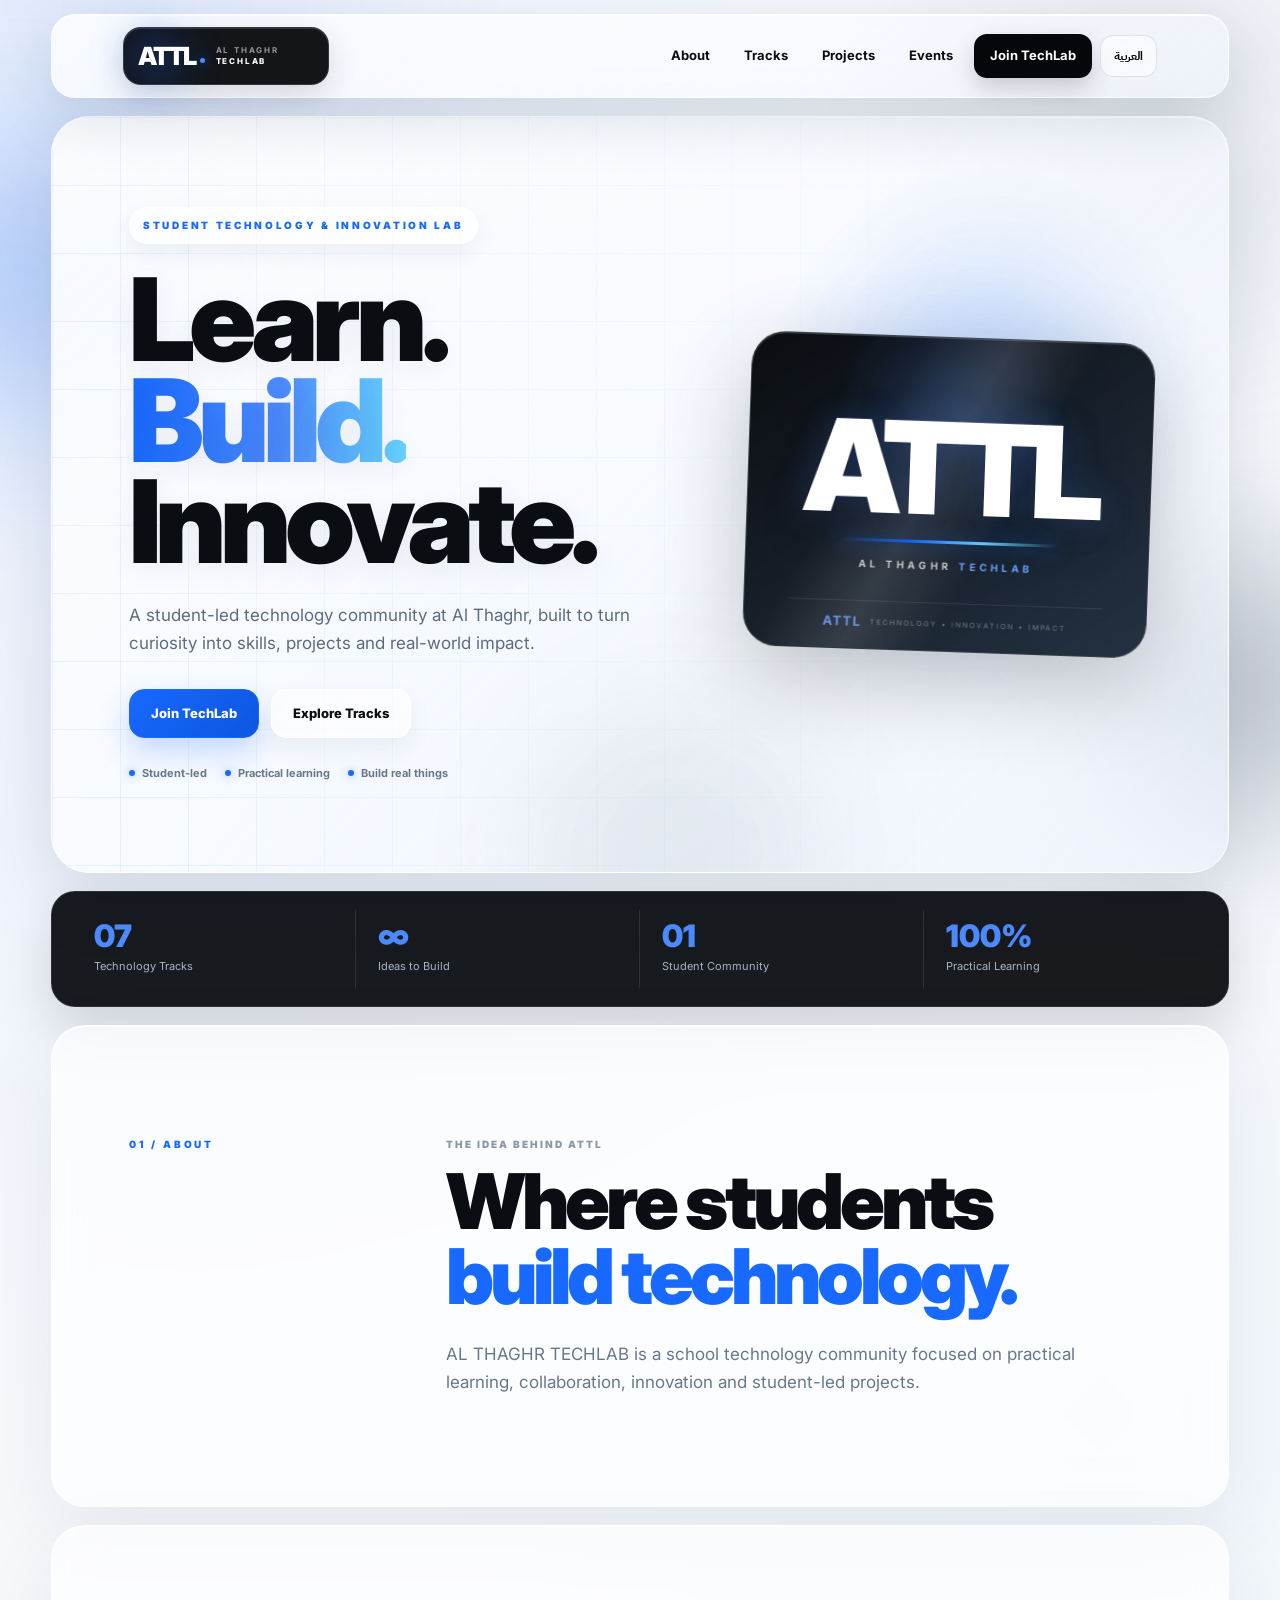
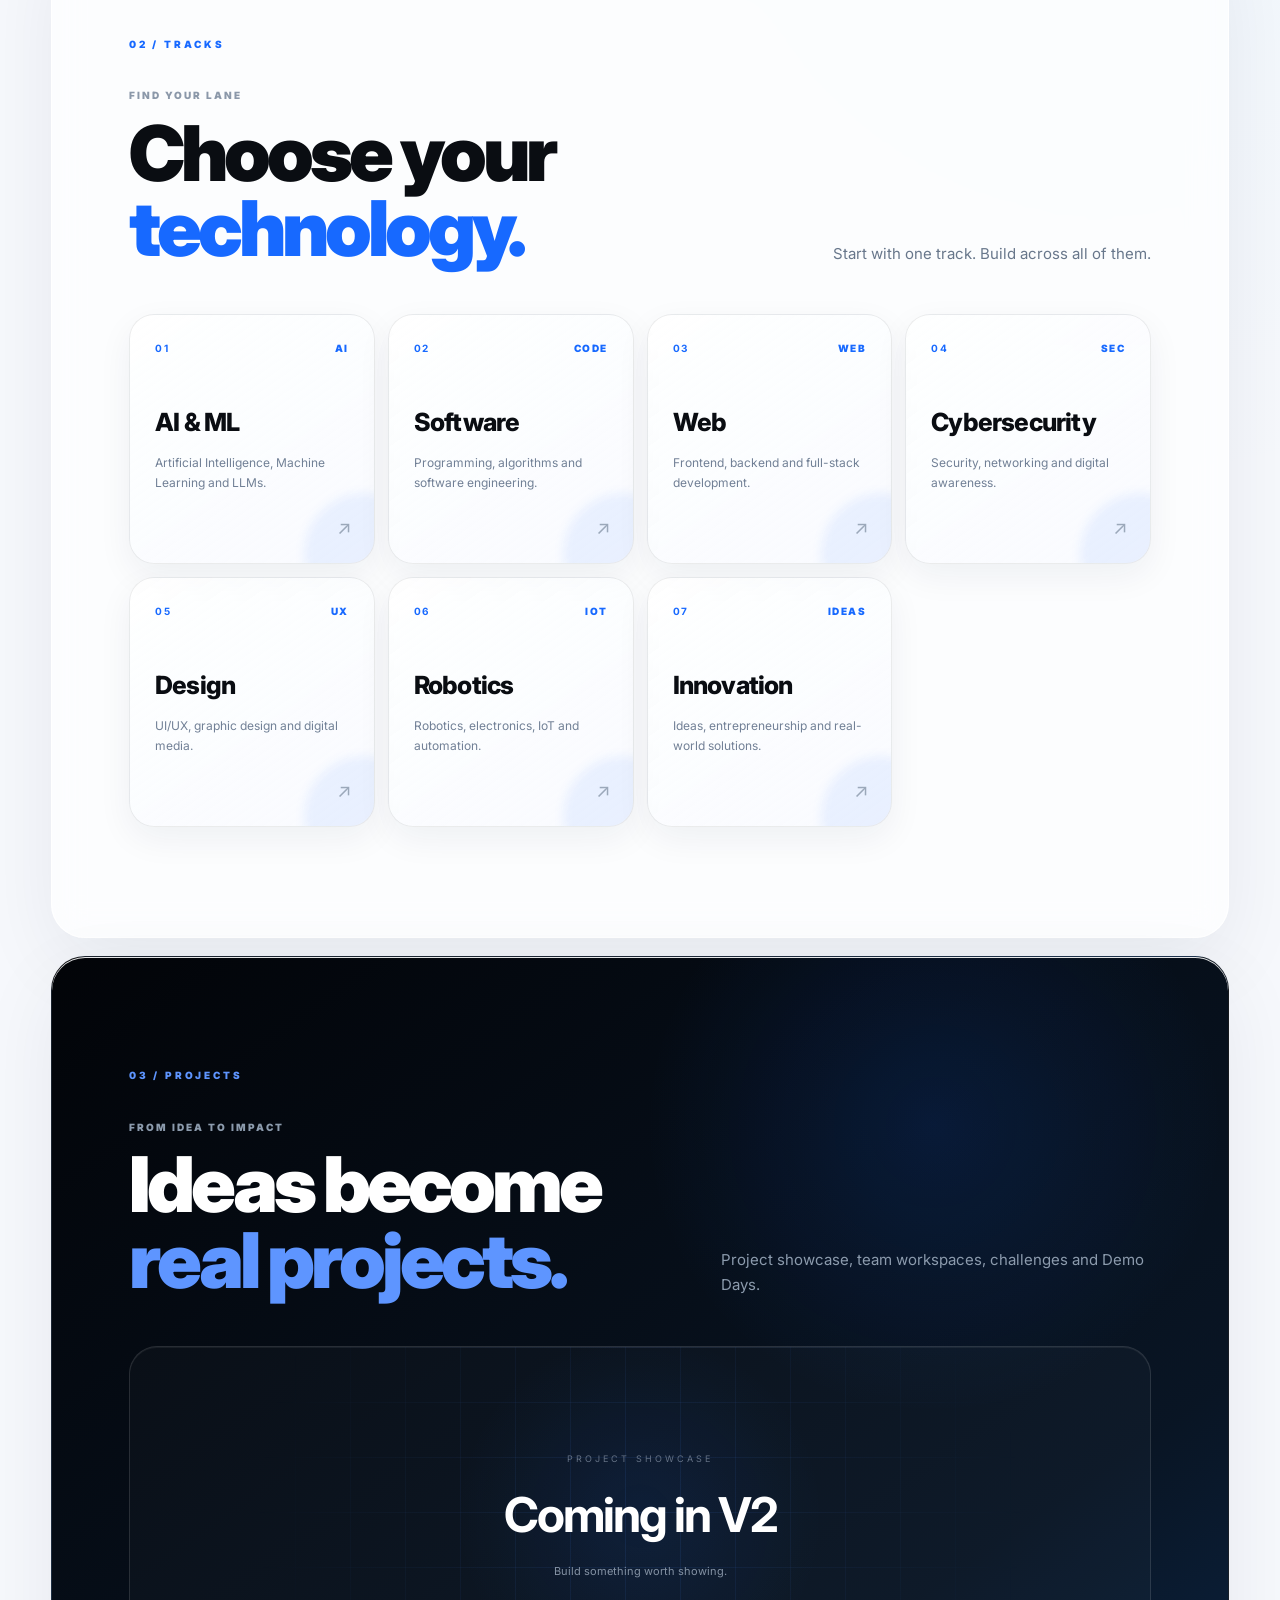
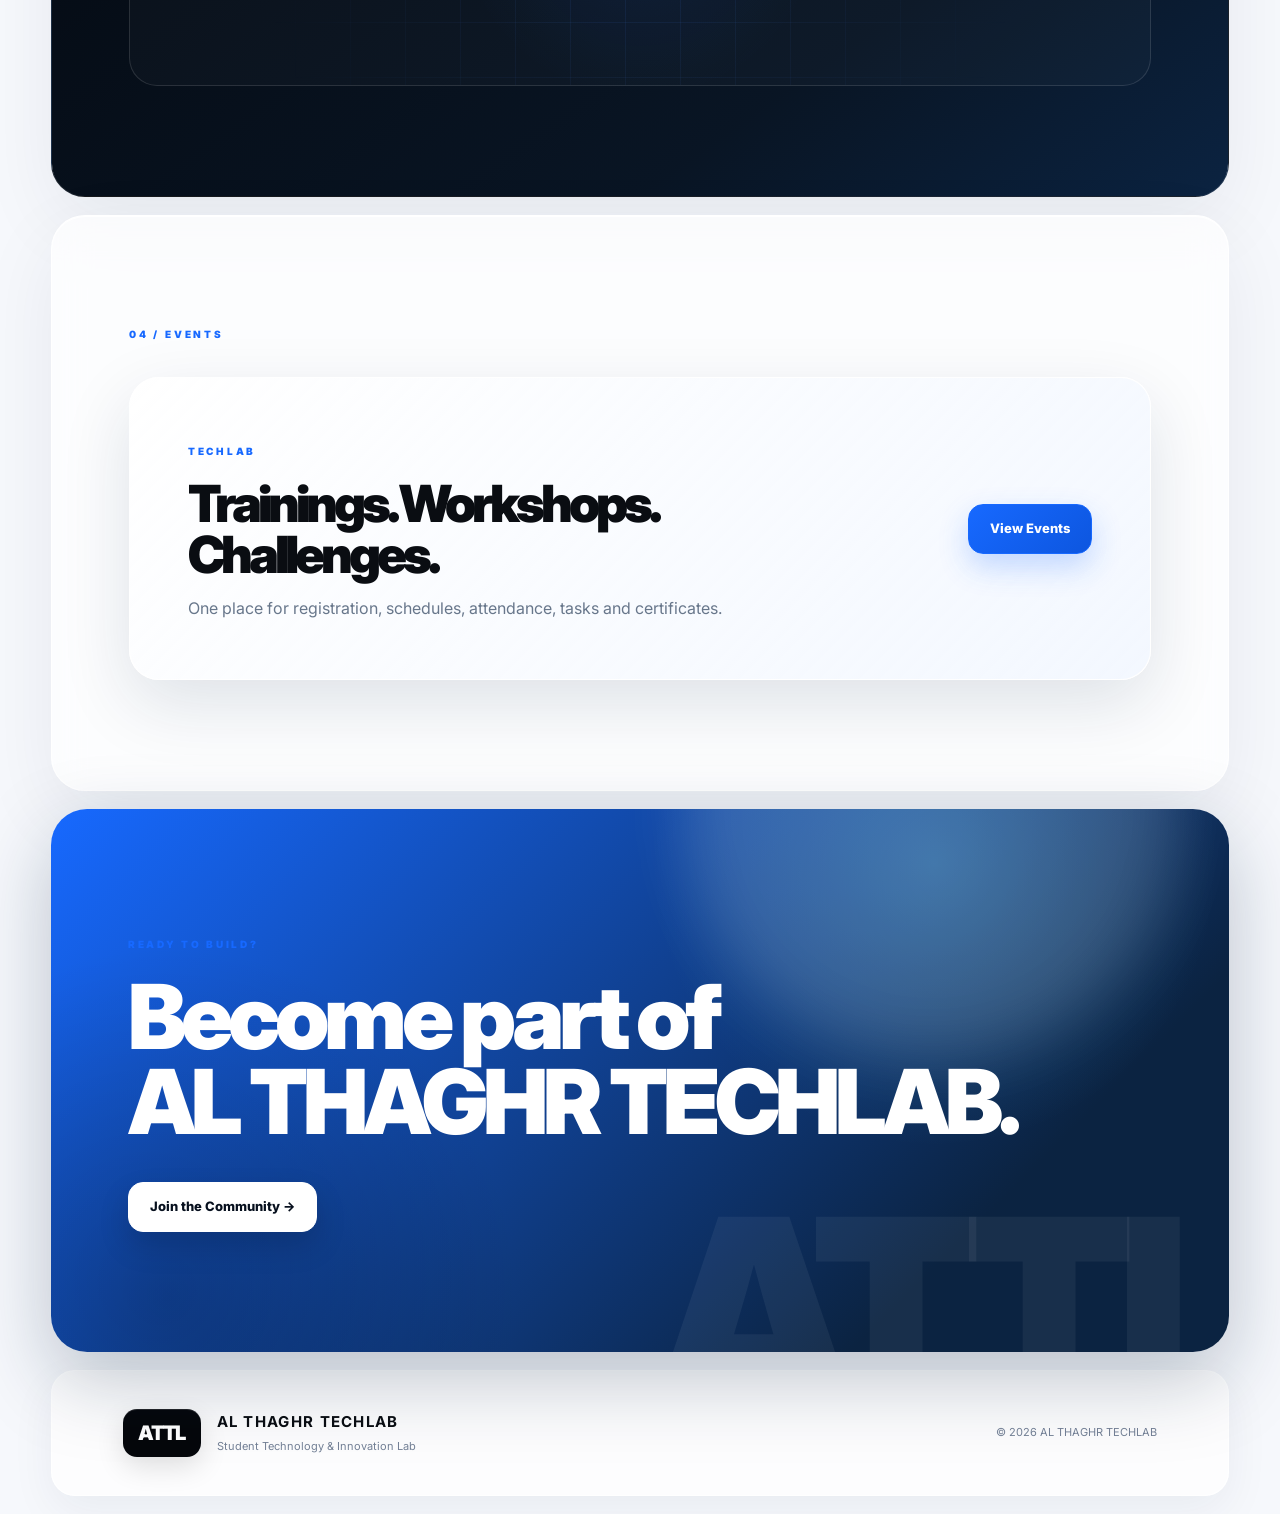
==== index.html @ 0e3d2d8c "Add files via upload" ====
<!DOCTYPE html>
<html lang="en" dir="ltr">
<head>
  <meta charset="UTF-8">
  <meta name="viewport" content="width=device-width, initial-scale=1.0">
  <meta name="theme-color" content="#05070b">
  <meta name="description" content="AL THAGHR TECHLAB — Student Technology & Innovation Lab">
  <title>AL THAGHR TECHLAB</title>
  
  <link rel="preconnect" href="https://fonts.googleapis.com">
  <link rel="preconnect" href="https://fonts.gstatic.com" crossorigin>
  <link href="https://fonts.googleapis.com/css2?family=Alexandria:wght@400;500;600;700;800&family=IBM+Plex+Sans+Arabic:wght@400;500;600;700&family=Inter:wght@400;500;600;700;800;900&display=swap" rel="stylesheet">
  <link rel="stylesheet" href="style.css">
</head>
<body>
  <div class="ambient ambient-one"></div>
  <div class="ambient ambient-two"></div>

  <header class="navbar">
    <a class="brand" href="#" aria-label="AL THAGHR TECHLAB">
      <span class="brand-mark">ATTL</span>
      <span class="brand-name">AL THAGHR<br><b>TECHLAB</b></span>
    </a>

    <button class="menu-toggle" aria-label="Open menu" aria-expanded="false">☰</button>

    <nav class="nav-links">
      <a href="#about" data-en="About" data-ar="عن TechLab">About</a>
      <a href="#tracks" data-en="Tracks" data-ar="المسارات">Tracks</a>
      <a href="#projects" data-en="Projects" data-ar="المشاريع">Projects</a>
      <a href="#events" data-en="Events" data-ar="الفعاليات">Events</a>
      <a href="#join" class="nav-cta" data-en="Join TechLab" data-ar="انضم إلى TechLab">Join TechLab</a>
      <button id="lang-toggle" class="lang-toggle" type="button">العربية</button>
    </nav>
  </header>

  <main>
    <section class="hero">
      <div class="hero-orb orb-a"></div>
      <div class="hero-orb orb-b"></div>
      <div class="hero-grid"></div>

      <div class="hero-content">
        <div class="eyebrow glass-pill" data-en="STUDENT TECHNOLOGY & INNOVATION LAB" data-ar="معمل التكنولوجيا والابتكار الطلابي">STUDENT TECHNOLOGY & INNOVATION LAB</div>

        <h1 data-en="Learn.<br><span>Build.</span><br>Innovate." data-ar="تعلّم.<br><span>ابنِ.</span><br>ابتكر.">Learn.<br><span>Build.</span><br>Innovate.</h1>

        <p data-en="A student-led technology community at Al Thaghr, built to turn curiosity into skills, projects and real-world impact."
           data-ar="مجتمع تكنولوجي طلابي في مدرسة الثغر، بنحوّل فيه الفضول لمهارات ومشاريع وتأثير حقيقي.">
          A student-led technology community at Al Thaghr, built to turn curiosity into skills, projects and real-world impact.
        </p>

        <div class="hero-actions">
          <a class="btn primary" href="#join" data-en="Join TechLab" data-ar="انضم إلى TechLab">Join TechLab</a>
          <a class="btn secondary" href="#tracks" data-en="Explore Tracks" data-ar="استكشف المسارات">Explore Tracks</a>
        </div>

        <div class="hero-meta">
          <span><i></i><span data-en="Student-led" data-ar="بقيادة الطلاب">Student-led</span></span>
          <span><i></i><span data-en="Practical learning" data-ar="تعلم عملي">Practical learning</span></span>
          <span><i></i><span data-en="Build real things" data-ar="نبني حاجات حقيقية">Build real things</span></span>
        </div>
      </div>

      <div class="hero-logo-card">
        <div class="glass-shine"></div>
        <div class="hero-attl">ATTL</div>
        <div class="hero-wordmark">AL THAGHR <span>TECHLAB</span></div>
        <div class="logo-caption">
          <strong>ATTL</strong>
          <span data-en="TECHNOLOGY • INNOVATION • IMPACT" data-ar="تكنولوجيا • ابتكار • تأثير">TECHNOLOGY • INNOVATION • IMPACT</span>
        </div>
      </div>
    </section>

    <section class="stats glass-strip">
      <div><strong>07</strong><span data-en="Technology Tracks" data-ar="مسارات تقنية">Technology Tracks</span></div>
      <div><strong>∞</strong><span data-en="Ideas to Build" data-ar="أفكار قابلة للتنفيذ">Ideas to Build</span></div>
      <div><strong>01</strong><span data-en="Student Community" data-ar="مجتمع طلابي">Student Community</span></div>
      <div><strong>100%</strong><span data-en="Practical Learning" data-ar="تعلم عملي">Practical Learning</span></div>
    </section>

    <section id="about" class="section about">
      <div class="section-label">01 / <span data-en="ABOUT" data-ar="عنّا">ABOUT</span></div>
      <div>
        <div class="mini-kicker" data-en="THE IDEA BEHIND ATTL" data-ar="فكرة ATTL">THE IDEA BEHIND ATTL</div>
        <h2 data-en="Where students<br><span>build technology.</span>" data-ar="هنا الطلاب<br><span>بيصنعوا التكنولوجيا.</span>">Where students<br><span>build technology.</span></h2>
        <p data-en="AL THAGHR TECHLAB is a school technology community focused on practical learning, collaboration, innovation and student-led projects."
           data-ar="AL THAGHR TECHLAB هو مجتمع تكنولوجي مدرسي بيركز على التعلم العملي، التعاون، الابتكار والمشاريع اللي بيقودها الطلاب.">
          AL THAGHR TECHLAB is a school technology community focused on practical learning, collaboration, innovation and student-led projects.
        </p>
      </div>
    </section>

    <section id="tracks" class="section">
      <div class="section-label">02 / <span data-en="TRACKS" data-ar="المسارات">TRACKS</span></div>
      <div class="section-heading">
        <div>
          <div class="mini-kicker" data-en="FIND YOUR LANE" data-ar="اختار مسارك">FIND YOUR LANE</div>
          <h2 data-en="Choose your<br><span>technology.</span>" data-ar="اختار<br><span>مجالك التقني.</span>">Choose your<br><span>technology.</span></h2>
        </div>
        <p data-en="Start with one track. Build across all of them." data-ar="ابدأ بمسار واحد، وابني خبرتك خطوة بخطوة عبر باقي المسارات.">Start with one track. Build across all of them.</p>
      </div>

      <div class="tracks-grid">
        <article class="track"><div class="track-top"><b>01</b><span>AI</span></div><h3 data-en="AI & ML" data-ar="الذكاء الاصطناعي">AI & ML</h3><p data-en="Artificial Intelligence, Machine Learning and LLMs." data-ar="الذكاء الاصطناعي وتعلم الآلة والنماذج اللغوية الكبيرة.">Artificial Intelligence, Machine Learning and LLMs.</p><span class="track-arrow">↗</span></article>
        <article class="track"><div class="track-top"><b>02</b><span>CODE</span></div><h3 data-en="Software" data-ar="البرمجيات">Software</h3><p data-en="Programming, algorithms and software engineering." data-ar="البرمجة والخوارزميات وهندسة البرمجيات.">Programming, algorithms and software engineering.</p><span class="track-arrow">↗</span></article>
        <article class="track"><div class="track-top"><b>03</b><span>WEB</span></div><h3 data-en="Web" data-ar="تطوير الويب">Web</h3><p data-en="Frontend, backend and full-stack development." data-ar="تطوير الواجهات والخلفيات وتطوير الويب المتكامل.">Frontend, backend and full-stack development.</p><span class="track-arrow">↗</span></article>
        <article class="track"><div class="track-top"><b>04</b><span>SEC</span></div><h3 data-en="Cybersecurity" data-ar="الأمن السيبراني">Cybersecurity</h3><p data-en="Security, networking and digital awareness." data-ar="الأمن والشبكات والتوعية الرقمية.">Security, networking and digital awareness.</p><span class="track-arrow">↗</span></article>
        <article class="track"><div class="track-top"><b>05</b><span>UX</span></div><h3 data-en="Design" data-ar="التصميم">Design</h3><p data-en="UI/UX, graphic design and digital media." data-ar="تصميم UI/UX والتصميم الجرافيكي والإعلام الرقمي.">UI/UX, graphic design and digital media.</p><span class="track-arrow">↗</span></article>
        <article class="track"><div class="track-top"><b>06</b><span>IOT</span></div><h3 data-en="Robotics" data-ar="الروبوتات">Robotics</h3><p data-en="Robotics, electronics, IoT and automation." data-ar="الروبوتات والإلكترونيات وإنترنت الأشياء والأتمتة.">Robotics, electronics, IoT and automation.</p><span class="track-arrow">↗</span></article>
        <article class="track track-wide"><div class="track-top"><b>07</b><span>IDEAS</span></div><h3 data-en="Innovation" data-ar="الابتكار">Innovation</h3><p data-en="Ideas, entrepreneurship and real-world solutions." data-ar="الأفكار وريادة الأعمال والحلول الواقعية.">Ideas, entrepreneurship and real-world solutions.</p><span class="track-arrow">↗</span></article>
      </div>
    </section>

    <section id="projects" class="section dark-section">
      <div class="section-label blue-label">03 / <span data-en="PROJECTS" data-ar="المشاريع">PROJECTS</span></div>
      <div class="section-heading">
        <div>
          <div class="mini-kicker" data-en="FROM IDEA TO IMPACT" data-ar="من الفكرة للتأثير">FROM IDEA TO IMPACT</div>
          <h2 data-en="Ideas become<br><span>real projects.</span>" data-ar="الأفكار بتتحول لـ<br><span>مشاريع حقيقية.</span>">Ideas become<br><span>real projects.</span></h2>
        </div>
        <p data-en="Project showcase, team workspaces, challenges and Demo Days." data-ar="عرض المشاريع، مساحات عمل الفرق، التحديات وأيام العرض.">Project showcase, team workspaces, challenges and Demo Days.</p>
      </div>
      <div class="project-placeholder">
        <div class="project-grid"></div>
        <span data-en="PROJECT SHOWCASE" data-ar="معرض المشاريع">PROJECT SHOWCASE</span>
        <strong data-en="Coming in V2" data-ar="قادم في الإصدار الثاني">Coming in V2</strong>
        <small data-en="Build something worth showing." data-ar="ابنِ حاجة تستاهل تتعرض.">Build something worth showing.</small>
      </div>
    </section>

    <section id="events" class="section">
      <div class="section-label">04 / <span data-en="EVENTS" data-ar="الفعاليات">EVENTS</span></div>
      <div class="event-card glass-card">
        <div>
          <span class="event-tag" data-en="TECHLAB" data-ar="TECHLAB">TECHLAB</span>
          <h2 data-en="Trainings. Workshops.<br>Challenges." data-ar="تدريبات. ورش عمل.<br>تحديات.">Trainings. Workshops.<br>Challenges.</h2>
          <p data-en="One place for registration, schedules, attendance, tasks and certificates."
             data-ar="مكان واحد للتسجيل والجداول والحضور والمهام والشهادات.">
            One place for registration, schedules, attendance, tasks and certificates.
          </p>
        </div>
        <a class="btn primary" href="#join" data-en="View Events" data-ar="عرض الفعاليات">View Events</a>
      </div>
    </section>

    <section id="join" class="join">
      <div class="join-glow"></div>
      <span class="eyebrow" data-en="READY TO BUILD?" data-ar="مستعد للبناء؟">READY TO BUILD?</span>
      <h2 data-en="Become part of<br><span>AL THAGHR TECHLAB.</span>" data-ar="خليك جزء من<br><span>AL THAGHR TECHLAB.</span>">Become part of<br><span>AL THAGHR TECHLAB.</span></h2>
      <a class="btn white" href="#" data-en="Join the Community →" data-ar="انضم إلى المجتمع ←">Join the Community →</a>
    </section>
  </main>

  <footer>
    <div class="footer-brand">
      <div class="footer-mark">ATTL</div>
      <div>
        <strong>AL THAGHR TECHLAB</strong>
        <p data-en="Student Technology & Innovation Lab" data-ar="معمل التكنولوجيا والابتكار الطلابي">Student Technology & Innovation Lab</p>
      </div>
    </div>
    <p>© <span id="year"></span> AL THAGHR TECHLAB</p>
  </footer>

  <script src="script.js"></script>
</body>
</html>
---- style.css ----
@import url('https://fonts.googleapis.com/css2?family=Alexandria:wght@400;500;600;700;800&family=IBM+Plex+Sans+Arabic:wght@400;500;600;700&family=Inter:wght@400;500;600;700;800;900&display=swap');

:root{
  --black:#05070b;
  --ink:#0a0d12;
  --white:#ffffff;
  --blue:#1769ff;
  --blue2:#4d8cff;
  --navy:#0b2341;
  --muted:#718096;
  --line:rgba(10,13,18,.10);
  --glass:rgba(255,255,255,.58);
  --glass-dark:rgba(8,12,18,.62);
  --shadow:0 24px 70px rgba(11,35,65,.12);
}

*{box-sizing:border-box;margin:0;padding:0}
html{scroll-behavior:smooth}
body{
  font-family:Inter,"IBM Plex Sans Arabic",Arial,sans-serif;
  color:var(--ink);
  background:#f8fafc;
  line-height:1.65;
  overflow-x:hidden;
}
body:before{
  content:"";
  position:fixed;
  inset:0;
  pointer-events:none;
  z-index:-3;
  background:
    radial-gradient(circle at 10% 0%,rgba(23,105,255,.08),transparent 26%),
    radial-gradient(circle at 90% 15%,rgba(11,35,65,.08),transparent 24%);
}
a{text-decoration:none;color:inherit}
img{max-width:100%}
button{font:inherit}

.ambient{position:fixed;border-radius:50%;filter:blur(80px);pointer-events:none;z-index:-2;opacity:.25}
.ambient-one{width:280px;height:280px;background:#1769ff;top:16%;left:-120px}
.ambient-two{width:260px;height:260px;background:#0b2341;right:-100px;top:62%}

.navbar{
  height:84px;
  padding:0 5.5vw;
  display:flex;
  align-items:center;
  justify-content:space-between;
  position:sticky;
  top:14px;
  z-index:50;
  width:min(1400px,92vw);
  margin:14px auto 0;
  border:1px solid rgba(255,255,255,.72);
  border-radius:24px;
  background:rgba(255,255,255,.68);
  backdrop-filter:blur(24px) saturate(150%);
  -webkit-backdrop-filter:blur(24px) saturate(150%);
  box-shadow:0 18px 55px rgba(11,35,65,.12),inset 0 1px 0 rgba(255,255,255,.9);
}
.brand{position:relative;display:flex;align-items:center;width:176px;height:58px;overflow:hidden;border-radius:18px;background:rgba(5,7,11,.94);box-shadow:inset 0 1px 0 rgba(255,255,255,.14),0 10px 30px rgba(0,0,0,.14)}
.brand img{width:100%;height:100%;object-fit:contain;display:block;position:relative;z-index:1}
.brand-glow{position:absolute;width:80px;height:80px;background:#1769ff;filter:blur(32px);opacity:.26;left:50%;top:50%;transform:translate(-50%,-50%)}
.nav-links{display:flex;align-items:center;gap:8px;font-size:13px;font-weight:700}
.nav-links a{padding:10px 13px;border-radius:13px;transition:.25s ease}
.nav-links a:hover{background:rgba(23,105,255,.08);color:var(--blue)}
.nav-cta{background:var(--black);color:#fff!important;padding:11px 16px!important;box-shadow:0 10px 25px rgba(5,7,11,.18)}
.nav-cta:hover{background:var(--blue)!important;color:#fff!important}
.lang-toggle{background:rgba(255,255,255,.55);border:1px solid rgba(10,13,18,.1);border-radius:13px;padding:10px 13px;font-weight:800;font-size:12px;cursor:pointer;transition:.2s}
.lang-toggle:hover{border-color:rgba(23,105,255,.4);color:var(--blue);background:#fff}
.menu-toggle{display:none;background:rgba(255,255,255,.6);border:1px solid var(--line);border-radius:13px;padding:8px 12px;font-size:22px}

.hero{
  min-height:720px;
  width:min(1400px,92vw);
  margin:18px auto 0;
  padding:90px 6vw;
  display:flex;
  align-items:center;
  justify-content:space-between;
  gap:50px;
  position:relative;
  overflow:hidden;
  border-radius:38px;
  background:linear-gradient(135deg,rgba(255,255,255,.84),rgba(241,246,255,.66));
  border:1px solid rgba(255,255,255,.9);
  box-shadow:var(--shadow),inset 0 1px 0 rgba(255,255,255,.95);
}
.hero-grid{
  position:absolute;inset:0;
  background-image:linear-gradient(rgba(23,105,255,.075) 1px,transparent 1px),linear-gradient(90deg,rgba(23,105,255,.075) 1px,transparent 1px);
  background-size:68px 68px;
  mask-image:linear-gradient(to right,#000,transparent 80%);
  pointer-events:none;
}
.hero-orb{position:absolute;border-radius:50%;pointer-events:none}
.orb-a{width:430px;height:430px;right:2%;top:7%;background:radial-gradient(circle,rgba(23,105,255,.20),rgba(23,105,255,.03) 55%,transparent 72%);filter:blur(2px)}
.orb-b{width:280px;height:280px;right:35%;bottom:-120px;background:rgba(11,35,65,.07);filter:blur(60px)}
.hero-content{max-width:690px;position:relative;z-index:2}
.glass-pill{display:inline-flex;align-items:center;padding:9px 13px;border-radius:999px;background:rgba(255,255,255,.58);border:1px solid rgba(255,255,255,.95);box-shadow:inset 0 1px 0 #fff,0 10px 25px rgba(11,35,65,.06)}
.eyebrow,.event-tag{font-size:10px;font-weight:900;letter-spacing:2.7px;color:var(--blue)}
.hero h1{
  font-size:clamp(64px,9vw,128px);
  line-height:.88;
  letter-spacing:-6px;
  margin:25px 0 28px;
  font-weight:900;
  font-family:Inter,"IBM Plex Sans Arabic",sans-serif;
}
.hero h1 span,.section h2 span,.join h2 span{color:var(--blue)}
.hero p{max-width:610px;color:#5e6b7d;font-size:17px}
.hero-actions{display:flex;gap:12px;margin-top:32px}
.btn{display:inline-flex;align-items:center;justify-content:center;padding:13px 21px;border-radius:15px;font-weight:800;font-size:13px;border:1px solid rgba(10,13,18,.12);transition:.25s ease;min-height:48px}
.btn.primary{background:linear-gradient(135deg,#1769ff,#0d56df);color:#fff;border-color:#1769ff;box-shadow:0 13px 30px rgba(23,105,255,.24)}
.btn.primary:hover{transform:translateY(-3px);box-shadow:0 18px 35px rgba(23,105,255,.32)}
.btn.secondary{background:rgba(255,255,255,.65);border-color:rgba(255,255,255,.95);box-shadow:0 10px 25px rgba(11,35,65,.06)}
.btn.secondary:hover{background:#fff;transform:translateY(-2px)}
.hero-meta{display:flex;gap:18px;flex-wrap:wrap;margin-top:26px;color:#69778b;font-size:11px;font-weight:700}
.hero-meta span{display:inline-flex;align-items:center;gap:7px}
.hero-meta i{width:6px;height:6px;border-radius:50%;background:var(--blue);box-shadow:0 0 10px rgba(23,105,255,.55)}

.hero-logo-card{
  width:min(430px,37vw);
  aspect-ratio:1/0.78;
  position:relative;
  z-index:2;
  display:flex;
  flex-direction:column;
  align-items:center;
  justify-content:center;
  padding:22px;
  border-radius:34px;
  background:linear-gradient(145deg,rgba(5,7,11,.90),rgba(11,35,65,.80));
  border:1px solid rgba(255,255,255,.16);
  box-shadow:0 30px 90px rgba(0,0,0,.22),inset 0 1px 0 rgba(255,255,255,.16);
  backdrop-filter:blur(20px);
  transform:rotate(2deg);
  overflow:hidden;
}
.hero-logo-card img{width:92%;height:78%;object-fit:contain;position:relative;z-index:2;filter:drop-shadow(0 18px 25px rgba(0,0,0,.32))}
.glass-shine{position:absolute;inset:-50%;background:linear-gradient(110deg,transparent 40%,rgba(255,255,255,.12) 48%,transparent 56%);transform:rotate(8deg);animation:shine 6s ease-in-out infinite}
.logo-caption{position:absolute;bottom:15px;display:flex;align-items:center;gap:9px;color:#fff;opacity:.86;font-size:9px;letter-spacing:2px;z-index:3}
.logo-caption strong{font-size:13px;color:#72a3ff;letter-spacing:1px}
@keyframes shine{0%,55%{transform:translateX(-35%) rotate(8deg)}75%,100%{transform:translateX(35%) rotate(8deg)}}

.glass-strip{
  width:min(1400px,92vw);
  margin:18px auto 0;
  display:grid;
  grid-template-columns:repeat(4,1fr);
  padding:18px 20px;
  color:#fff;
  background:rgba(5,7,11,.92);
  border:1px solid rgba(255,255,255,.10);
  border-radius:24px;
  box-shadow:0 20px 55px rgba(0,0,0,.15);
}
.stats div{padding:10px 22px;border-right:1px solid rgba(255,255,255,.10)}
.stats div:last-child{border:0}
.stats strong{display:block;font-size:31px;color:#4d8cff;line-height:1;font-weight:900}
.stats span{font-size:11px;color:#aab4c2}

.section{width:min(1400px,92vw);margin:18px auto 0;padding:110px 6vw;border-radius:34px;background:rgba(255,255,255,.68);border:1px solid rgba(255,255,255,.9);box-shadow:0 20px 60px rgba(11,35,65,.06);backdrop-filter:blur(18px)}
.section-label{font-size:10px;font-weight:900;letter-spacing:2.8px;color:var(--blue);margin-bottom:35px}
.mini-kicker{font-size:10px;font-weight:900;letter-spacing:2px;color:#8b98a9;margin-bottom:12px}
.section-heading{display:flex;align-items:end;justify-content:space-between;gap:40px;margin-bottom:48px}
.section h2{font-size:clamp(43px,6vw,78px);line-height:.98;letter-spacing:-4px;font-weight:900}
.section-heading p,.about p{max-width:430px;color:#68778b;font-size:15px}
.about{display:grid;grid-template-columns:.7fr 2fr;gap:70px}
.about p{margin-top:25px;font-size:17px;max-width:650px}

.tracks-grid{display:grid;grid-template-columns:repeat(4,1fr);gap:13px}
.track{
  min-height:250px;
  position:relative;
  overflow:hidden;
  padding:25px;
  border-radius:25px;
  border:1px solid rgba(10,13,18,.08);
  background:rgba(255,255,255,.66);
  box-shadow:0 12px 35px rgba(11,35,65,.06);
  transition:.3s ease;
}
.track:before{content:"";position:absolute;width:120px;height:120px;border-radius:50%;right:-50px;bottom:-50px;background:rgba(23,105,255,.07);filter:blur(5px)}
.track:hover{transform:translateY(-7px);background:linear-gradient(145deg,#07101e,#0b2341);color:#fff;border-color:rgba(23,105,255,.55);box-shadow:0 24px 55px rgba(11,35,65,.22)}
.track-top{display:flex;justify-content:space-between;align-items:center;color:var(--blue);font-size:10px;font-weight:900;letter-spacing:1.5px}
.track h3{font-size:25px;margin:45px 0 10px;font-weight:800}
.track p{font-size:12px;color:#718096;max-width:240px}
.track:hover p{color:#b7c2d2}
.track-arrow{position:absolute;right:23px;bottom:20px;color:#9ba8ba;font-size:19px;transition:.25s}
.track:hover .track-arrow{color:#fff;transform:translate(3px,-3px)}
.track-wide{grid-column:span 1}

.dark-section{background:linear-gradient(145deg,#030508,#0b1728);color:#fff;border-color:rgba(255,255,255,.08)}
.blue-label{color:#5e95ff}
.dark-section .mini-kicker,.dark-section .section-heading p{color:#8c9bad}
.dark-section h2 span{color:#5e95ff}
.project-placeholder{
  height:340px;
  position:relative;
  overflow:hidden;
  border-radius:28px;
  border:1px solid rgba(255,255,255,.12);
  background:rgba(255,255,255,.025);
  display:flex;align-items:center;justify-content:center;flex-direction:column;gap:8px;
  box-shadow:inset 0 1px 0 rgba(255,255,255,.06);
}
.project-grid{position:absolute;inset:0;background-image:linear-gradient(rgba(77,140,255,.11) 1px,transparent 1px),linear-gradient(90deg,rgba(77,140,255,.11) 1px,transparent 1px);background-size:55px 55px;mask-image:radial-gradient(circle at center,#000,transparent 72%)}
.project-placeholder span{font-size:9px;letter-spacing:3px;color:#657286;z-index:1}
.project-placeholder strong{font-size:28px;z-index:1}
.project-placeholder small{font-size:11px;color:#8492a4;z-index:1}

.event-card{padding:58px;display:flex;align-items:center;justify-content:space-between;gap:30px}
.glass-card{background:linear-gradient(135deg,rgba(255,255,255,.82),rgba(234,242,255,.56));border:1px solid rgba(255,255,255,.95);border-radius:30px;box-shadow:var(--shadow);backdrop-filter:blur(20px)}
.event-card h2{font-size:clamp(32px,4vw,58px);line-height:1;margin:15px 0}
.event-card p{color:#68778b;max-width:560px}
.event-tag{display:inline-block}

.join{
  width:min(1400px,92vw);
  margin:18px auto 0;
  padding:120px 6vw;
  position:relative;
  overflow:hidden;
  border-radius:36px;
  background:linear-gradient(135deg,#1769ff,#0b2341 85%);
  color:#fff;
  box-shadow:0 28px 80px rgba(11,35,65,.25);
}
.join:after{content:"ATTL";position:absolute;right:-20px;bottom:-90px;font:900 260px/1 Inter,sans-serif;color:rgba(255,255,255,.055);letter-spacing:-18px}
.join-glow{position:absolute;width:500px;height:500px;right:4%;top:-250px;border-radius:50%;background:rgba(255,255,255,.13);filter:blur(30px)}
.join h2{position:relative;z-index:1;font-size:clamp(48px,7vw,94px);line-height:.95;letter-spacing:-5px;margin:18px 0 38px;font-weight:900}
.join h2 span{color:#fff}
.btn.white{position:relative;z-index:2;background:#fff;color:#07101e;border-color:#fff;box-shadow:0 14px 30px rgba(0,0,0,.15)}
.btn.white:hover{transform:translateY(-3px)}

footer{
  width:min(1400px,92vw);
  margin:18px auto;
  padding:38px 5.5vw;
  display:flex;justify-content:space-between;align-items:center;
  background:rgba(255,255,255,.72);
  border:1px solid rgba(255,255,255,.9);
  border-radius:24px;
  box-shadow:0 15px 45px rgba(11,35,65,.06);
  font-size:11px;color:#748196;
}
.footer-brand{display:flex;align-items:center;gap:15px}
.footer-brand img{width:105px;height:52px;object-fit:contain;background:#05070b;border-radius:13px}
.footer-brand strong{display:block;color:#0a0d12;font-size:15px;letter-spacing:1px}
.footer-brand p{margin-top:2px}

@media(max-width:1000px){
  .nav-links{display:none;position:absolute;top:78px;left:0;right:0;padding:20px;flex-direction:column;align-items:stretch;background:rgba(255,255,255,.9);border:1px solid rgba(255,255,255,.95);border-radius:20px;backdrop-filter:blur(24px);box-shadow:0 20px 45px rgba(11,35,65,.12)}
  .nav-links.open{display:flex}
  .nav-links a,.lang-toggle{text-align:center;width:100%}
  .menu-toggle{display:block}
  .hero{padding:70px 6vw;flex-direction:column;align-items:flex-start}
  .hero-logo-card{width:min(520px,90%);align-self:center}
  .tracks-grid{grid-template-columns:repeat(2,1fr)}
  .track-wide{grid-column:span 2}
}
@media(max-width:650px){
  .navbar{width:94vw;padding:0 4vw;border-radius:19px}
  .brand{width:145px;height:52px}
  .hero,.section,.join,footer,.glass-strip{width:94vw}
  .hero{min-height:650px;padding:58px 5vw;border-radius:28px}
  .hero h1{font-size:clamp(58px,17vw,88px);letter-spacing:-4px}
  .hero p{font-size:15px}
  .hero-logo-card{width:100%;transform:none}
  .hero-meta{gap:10px 15px}
  .glass-strip{grid-template-columns:repeat(2,1fr);padding:15px}
  .stats div{border-right:1px solid rgba(255,255,255,.1);padding:10px 13px}
  .stats div:nth-child(2),.stats div:nth-child(4){border-right:0}
  .section{padding:78px 5vw;border-radius:28px}
  .about{grid-template-columns:1fr;gap:10px}
  .section-heading{display:block}
  .section-heading p{margin-top:20px}
  .tracks-grid{grid-template-columns:1fr}
  .track-wide{grid-column:span 1}
  .track{min-height:215px}
  .event-card{padding:35px 25px;display:block}
  .event-card .btn{margin-top:25px}
  .join{padding:85px 5vw;border-radius:28px}
  .join h2{letter-spacing:-3px}
  footer{display:block;padding:30px 5vw}
  footer>p{margin-top:22px}
}

html[dir="rtl"] body{font-family:"IBM Plex Sans Arabic",Arial,Tahoma,sans-serif}
html[dir="rtl"] .hero-content,html[dir="rtl"] .section,html[dir="rtl"] .join{direction:rtl}
html[dir="rtl"] .hero-grid{mask-image:linear-gradient(to left,#000,transparent 80%)}
html[dir="rtl"] .hero h1,html[dir="rtl"] .section h2,html[dir="rtl"] .join h2{font-family:"Alexandria","IBM Plex Sans Arabic",sans-serif;letter-spacing:-2.5px}
html[dir="rtl"] .hero-actions{flex-direction:row-reverse;justify-content:flex-end}
html[dir="rtl"] .section-heading{flex-direction:row-reverse}
html[dir="rtl"] .about{direction:rtl}
html[dir="rtl"] .track{text-align:right}
html[dir="rtl"] .track-top{flex-direction:row-reverse}
html[dir="rtl"] .track-arrow{right:auto;left:23px}
html[dir="rtl"] .event-card{direction:rtl}
html[dir="rtl"] footer{direction:rtl}
html[dir="rtl"] .footer-brand{flex-direction:row-reverse}
html[dir="rtl"] .join:after{right:auto;left:-20px}
@media(max-width:1000px){
  html[dir="rtl"] .nav-links{align-items:stretch}
  html[dir="rtl"] .hero-content{text-align:right}
  html[dir="rtl"] .section-heading{display:block}
}


/* ===== V4 — ATTL TEXT IDENTITY / ADVANCED GLASS ===== */
:root{
  --blue:#1769ff;
  --blue2:#68a0ff;
  --cyan:#67d4ff;
}

body{
  background:
    radial-gradient(circle at 15% 10%,rgba(23,105,255,.055),transparent 22%),
    radial-gradient(circle at 86% 30%,rgba(103,212,255,.04),transparent 20%),
    #f6f8fc;
}

.navbar{
  background:linear-gradient(135deg,rgba(255,255,255,.78),rgba(245,248,255,.54));
  box-shadow:0 20px 60px rgba(11,35,65,.13),inset 0 1px 0 rgba(255,255,255,.95);
}

.brand{
  width:206px;
  background:rgba(5,7,11,.94);
  border:1px solid rgba(255,255,255,.14);
  padding:0 14px;
  gap:11px;
  overflow:visible;
}
.brand:after{
  content:"";
  position:absolute;
  width:55px;height:55px;
  left:4px;top:2px;
  border-radius:50%;
  background:rgba(23,105,255,.25);
  filter:blur(20px);
  pointer-events:none;
}
.brand-mark{
  position:relative;
  z-index:2;
  font:900 25px/1 Inter,sans-serif;
  letter-spacing:-2px;
  color:#fff;
}
.brand-mark:after{
  content:"";
  display:inline-block;
  width:5px;height:5px;
  margin-left:5px;
  margin-bottom:2px;
  border-radius:50%;
  background:#4d8cff;
  box-shadow:0 0 12px #1769ff;
}
.brand-name{
  position:relative;
  z-index:2;
  font:700 8px/1.35 Inter,sans-serif;
  letter-spacing:1.8px;
  color:rgba(255,255,255,.55);
}
.brand-name b{color:#fff;font-weight:800}

.hero{
  background:
    radial-gradient(circle at 76% 48%,rgba(23,105,255,.12),transparent 24%),
    linear-gradient(135deg,rgba(255,255,255,.9),rgba(237,244,255,.64));
}
.hero h1{
  text-shadow:0 8px 30px rgba(11,35,65,.06);
}
.hero h1 span{
  background:linear-gradient(90deg,#1769ff,#4d8cff 55%,#67d4ff);
  -webkit-background-clip:text;
  background-clip:text;
  color:transparent;
}
.hero-logo-card{
  transform:rotate(2deg) translateZ(0);
  background:
    radial-gradient(circle at 50% 20%,rgba(77,140,255,.20),transparent 35%),
    linear-gradient(145deg,rgba(3,5,8,.97),rgba(8,23,40,.88));
}
.hero-attl{
  position:relative;
  z-index:2;
  font:900 clamp(78px,10vw,132px)/.8 Inter,sans-serif;
  letter-spacing:-9px;
  color:#fff;
  text-shadow:0 0 35px rgba(77,140,255,.25),0 15px 40px rgba(0,0,0,.35);
}
.hero-attl:after{
  content:"";
  display:block;
  height:3px;
  width:76%;
  margin:20px auto 0;
  border-radius:9px;
  background:linear-gradient(90deg,transparent,#1769ff,#67d4ff,transparent);
  box-shadow:0 0 18px rgba(23,105,255,.65);
}
.hero-wordmark{
  position:relative;
  z-index:2;
  margin-top:17px;
  color:rgba(255,255,255,.72);
  font:700 10px/1 Inter,sans-serif;
  letter-spacing:4px;
}
.hero-wordmark span{color:#68a0ff}
.logo-caption{
  border-top:1px solid rgba(255,255,255,.1);
  width:78%;
  justify-content:center;
  padding-top:10px;
}
.logo-caption span{font-size:7px;letter-spacing:2px;color:rgba(255,255,255,.45)}

.section{
  box-shadow:0 25px 80px rgba(11,35,65,.065),inset 0 1px 0 rgba(255,255,255,.9);
}
.section h2{
  text-wrap:balance;
}
.track{
  background:linear-gradient(145deg,rgba(255,255,255,.72),rgba(246,249,255,.54));
}
.track:hover{
  transform:translateY(-9px) scale(1.01);
}
.track h3{
  letter-spacing:-.8px;
}
.dark-section{
  background:
    radial-gradient(circle at 75% 20%,rgba(23,105,255,.13),transparent 26%),
    linear-gradient(145deg,#020408,#091524 75%,#0b2341);
}
.project-placeholder{
  background:
    radial-gradient(circle at 50% 50%,rgba(23,105,255,.10),transparent 34%),
    rgba(255,255,255,.025);
}
.project-placeholder strong{
  font-size:clamp(28px,4vw,48px);
  letter-spacing:-2px;
}
.join{
  background:
    radial-gradient(circle at 75% 10%,rgba(103,212,255,.28),transparent 28%),
    radial-gradient(circle at 10% 90%,rgba(0,0,0,.22),transparent 30%),
    linear-gradient(135deg,#1769ff,#0b2341 78%);
}
.footer-brand{
  gap:16px;
}
.footer-mark{
  display:flex;
  align-items:center;
  justify-content:center;
  width:78px;height:48px;
  border-radius:14px;
  background:#05070b;
  color:#fff;
  font:900 20px/1 Inter,sans-serif;
  letter-spacing:-1.7px;
  box-shadow:inset 0 1px 0 rgba(255,255,255,.12),0 10px 28px rgba(0,0,0,.12);
}
.footer-brand strong{
  letter-spacing:1.3px;
}

html[dir="rtl"] .brand{
  flex-direction:row-reverse;
}
html[dir="rtl"] .brand-name{
  text-align:right;
  font-family:"IBM Plex Sans Arabic",sans-serif;
  letter-spacing:0;
}
html[dir="rtl"] .hero-attl,
html[dir="rtl"] .hero-wordmark,
html[dir="rtl"] .footer-mark{
  direction:ltr;
}
html[dir="rtl"] .hero-wordmark{
  letter-spacing:2px;
}
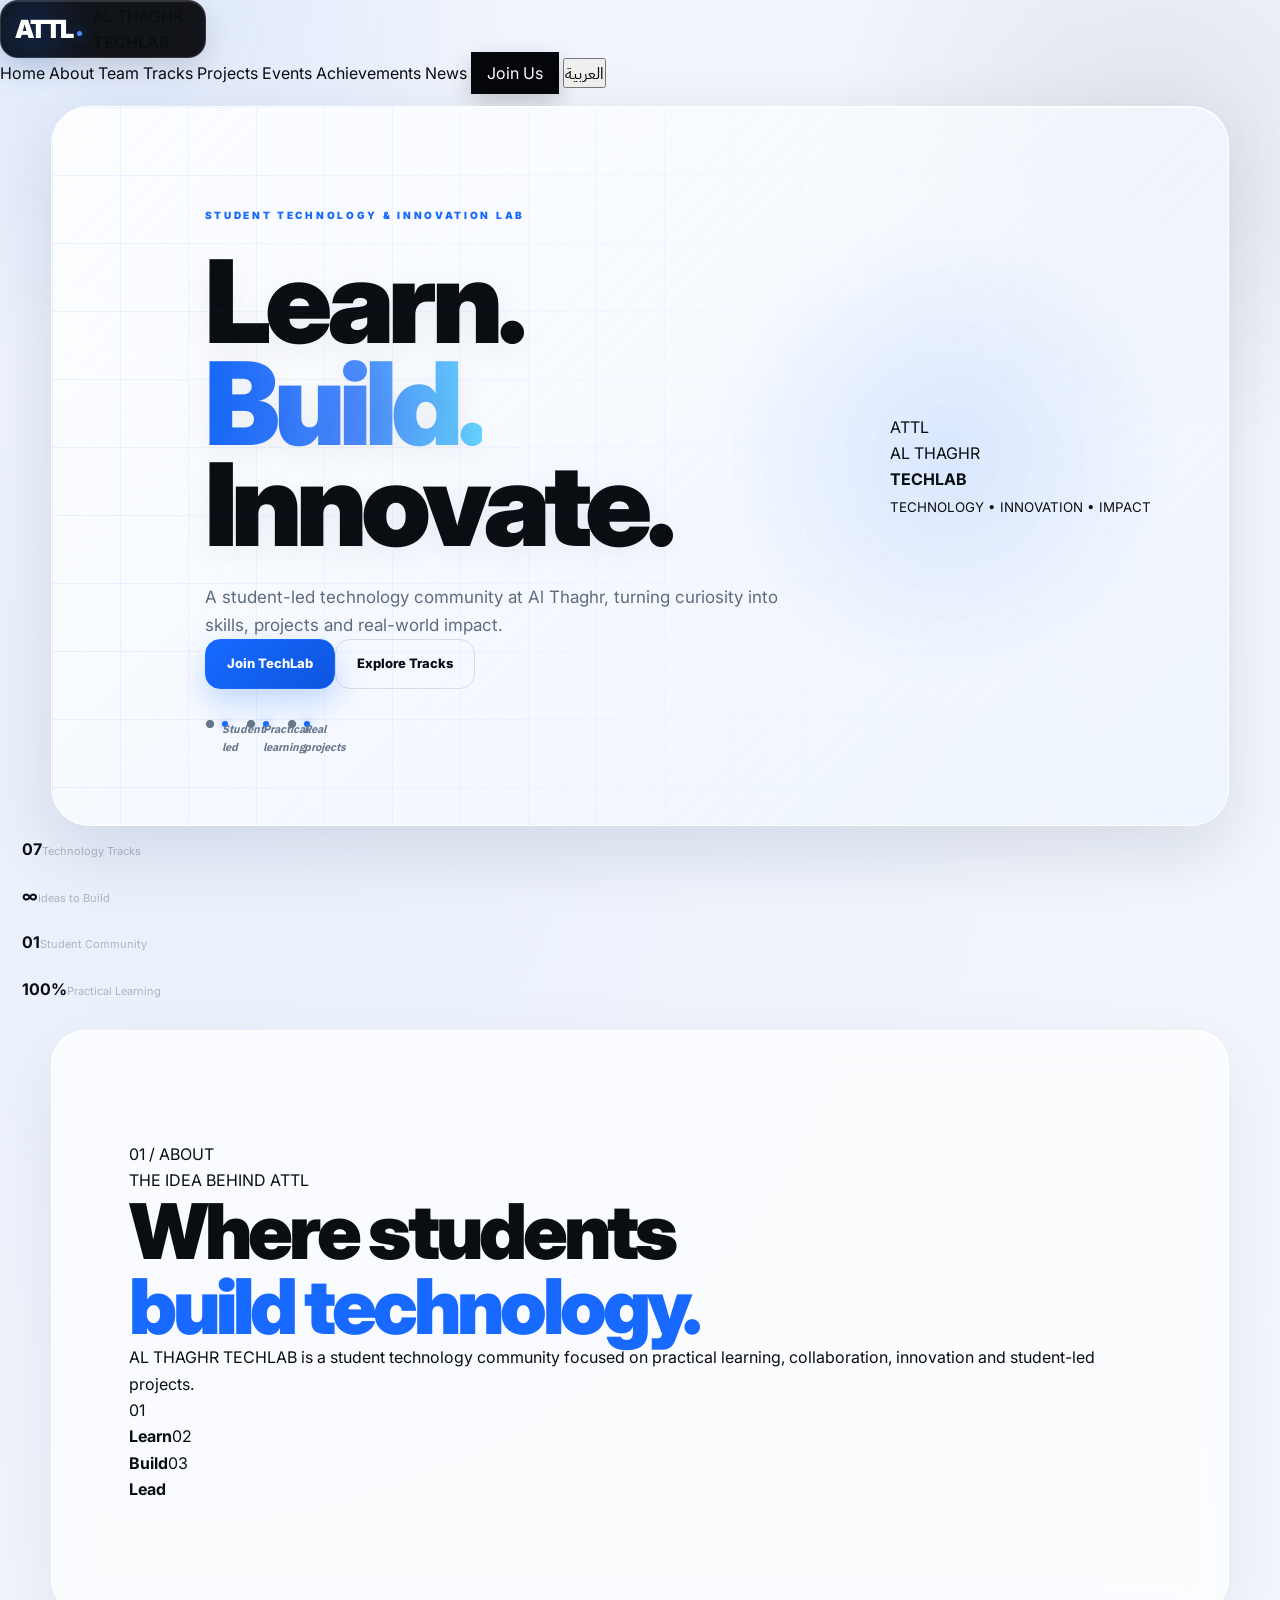
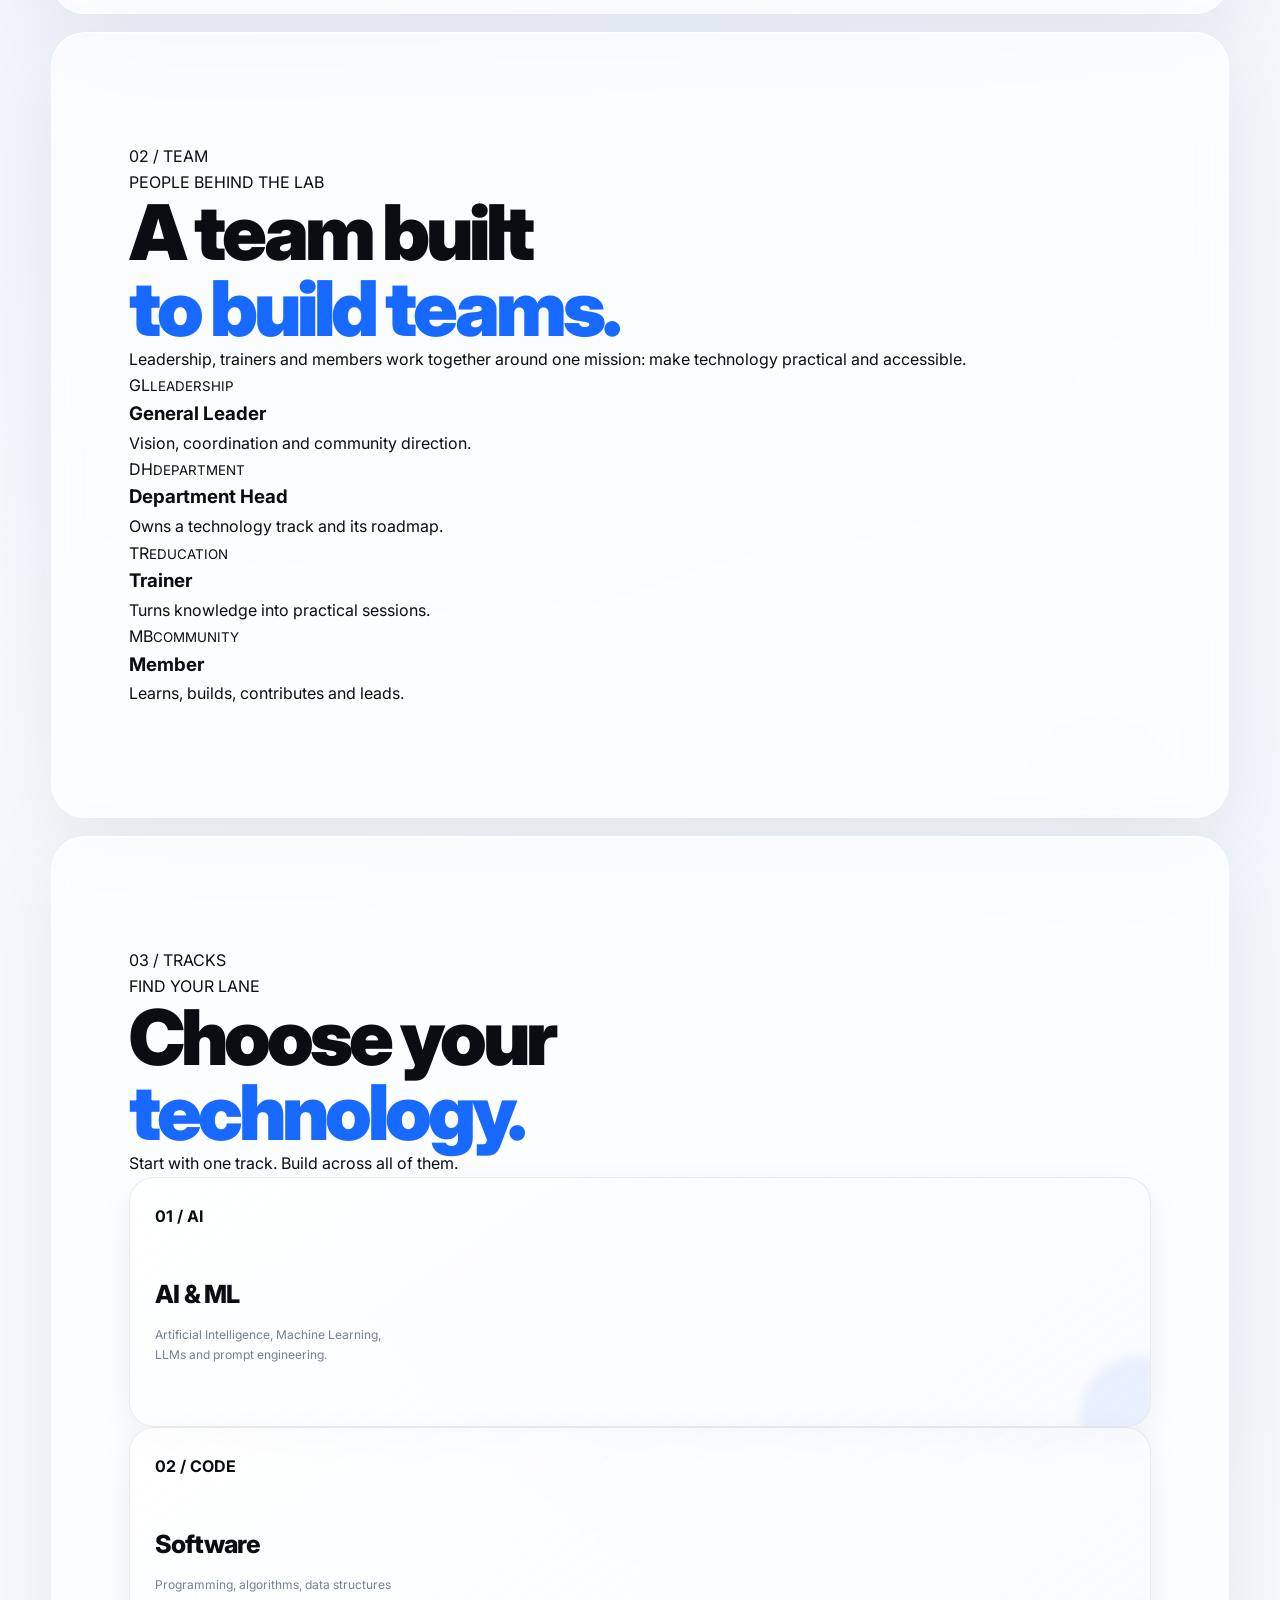
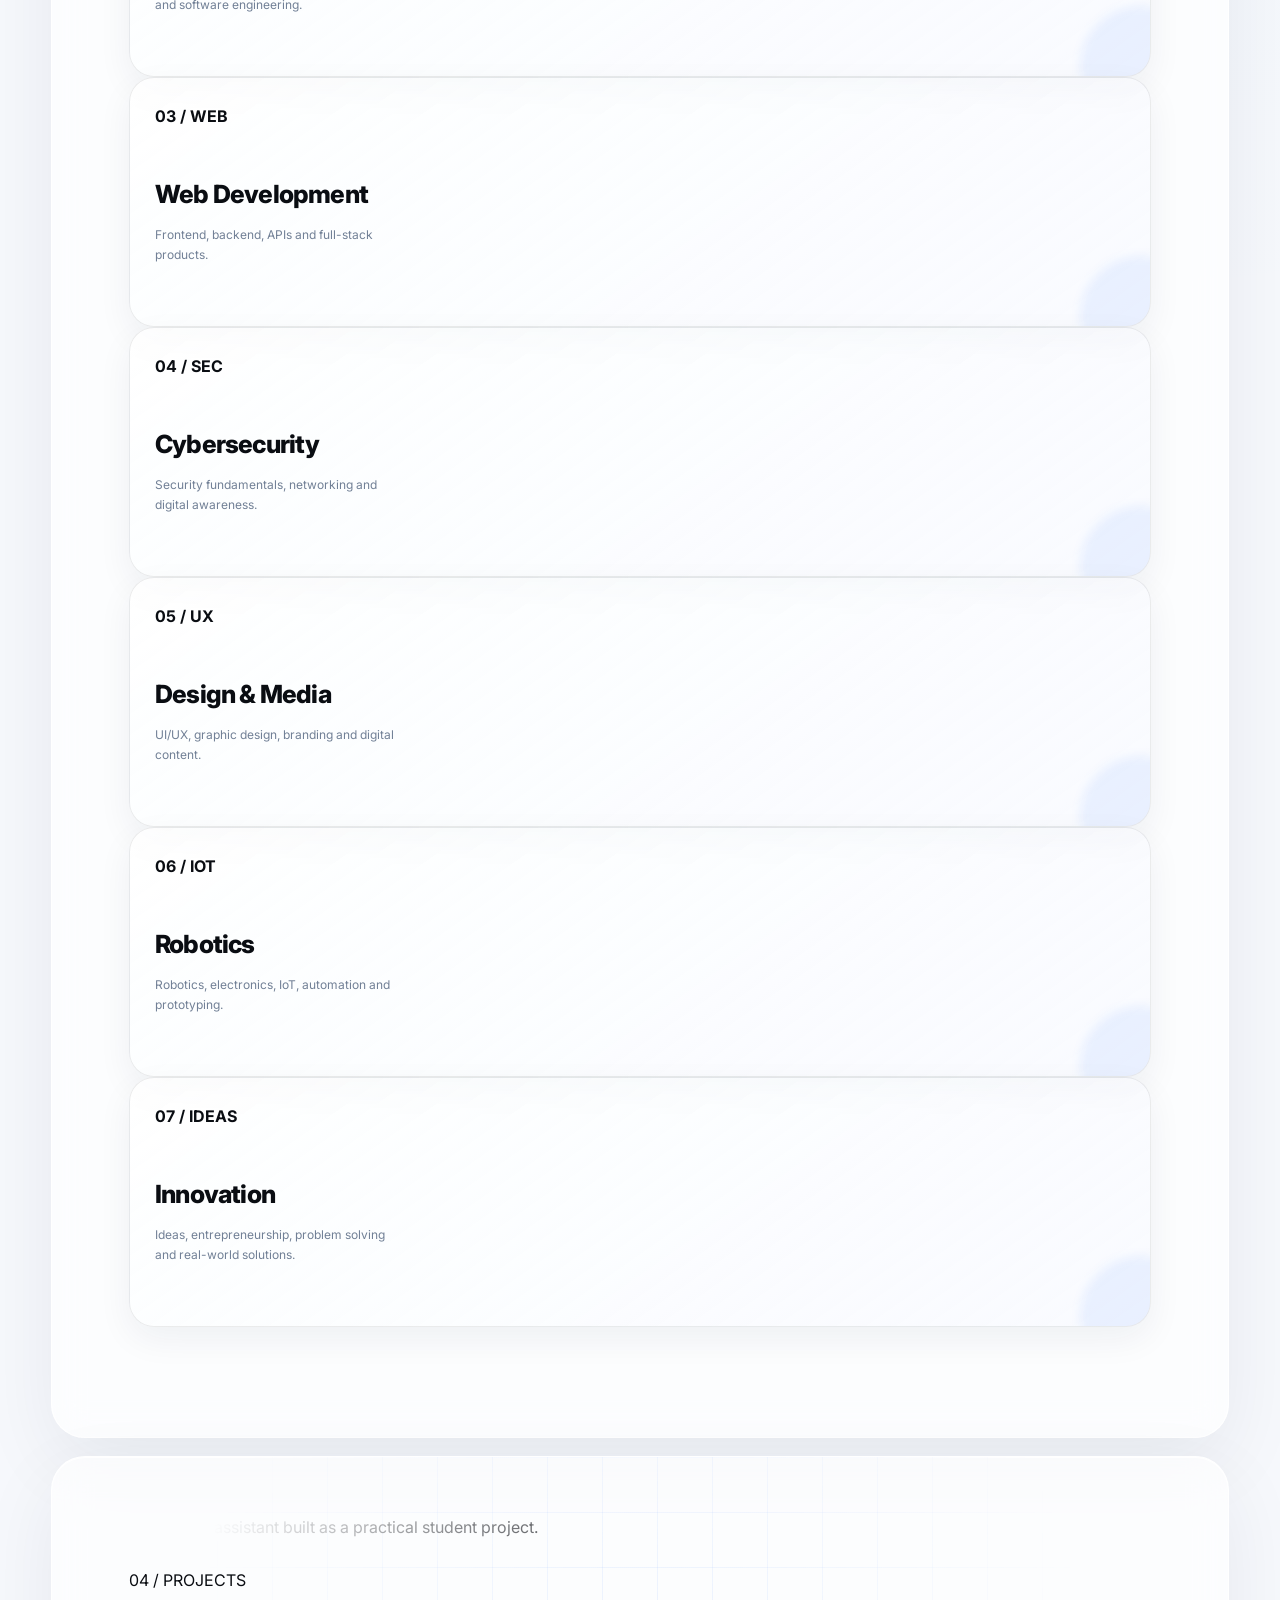
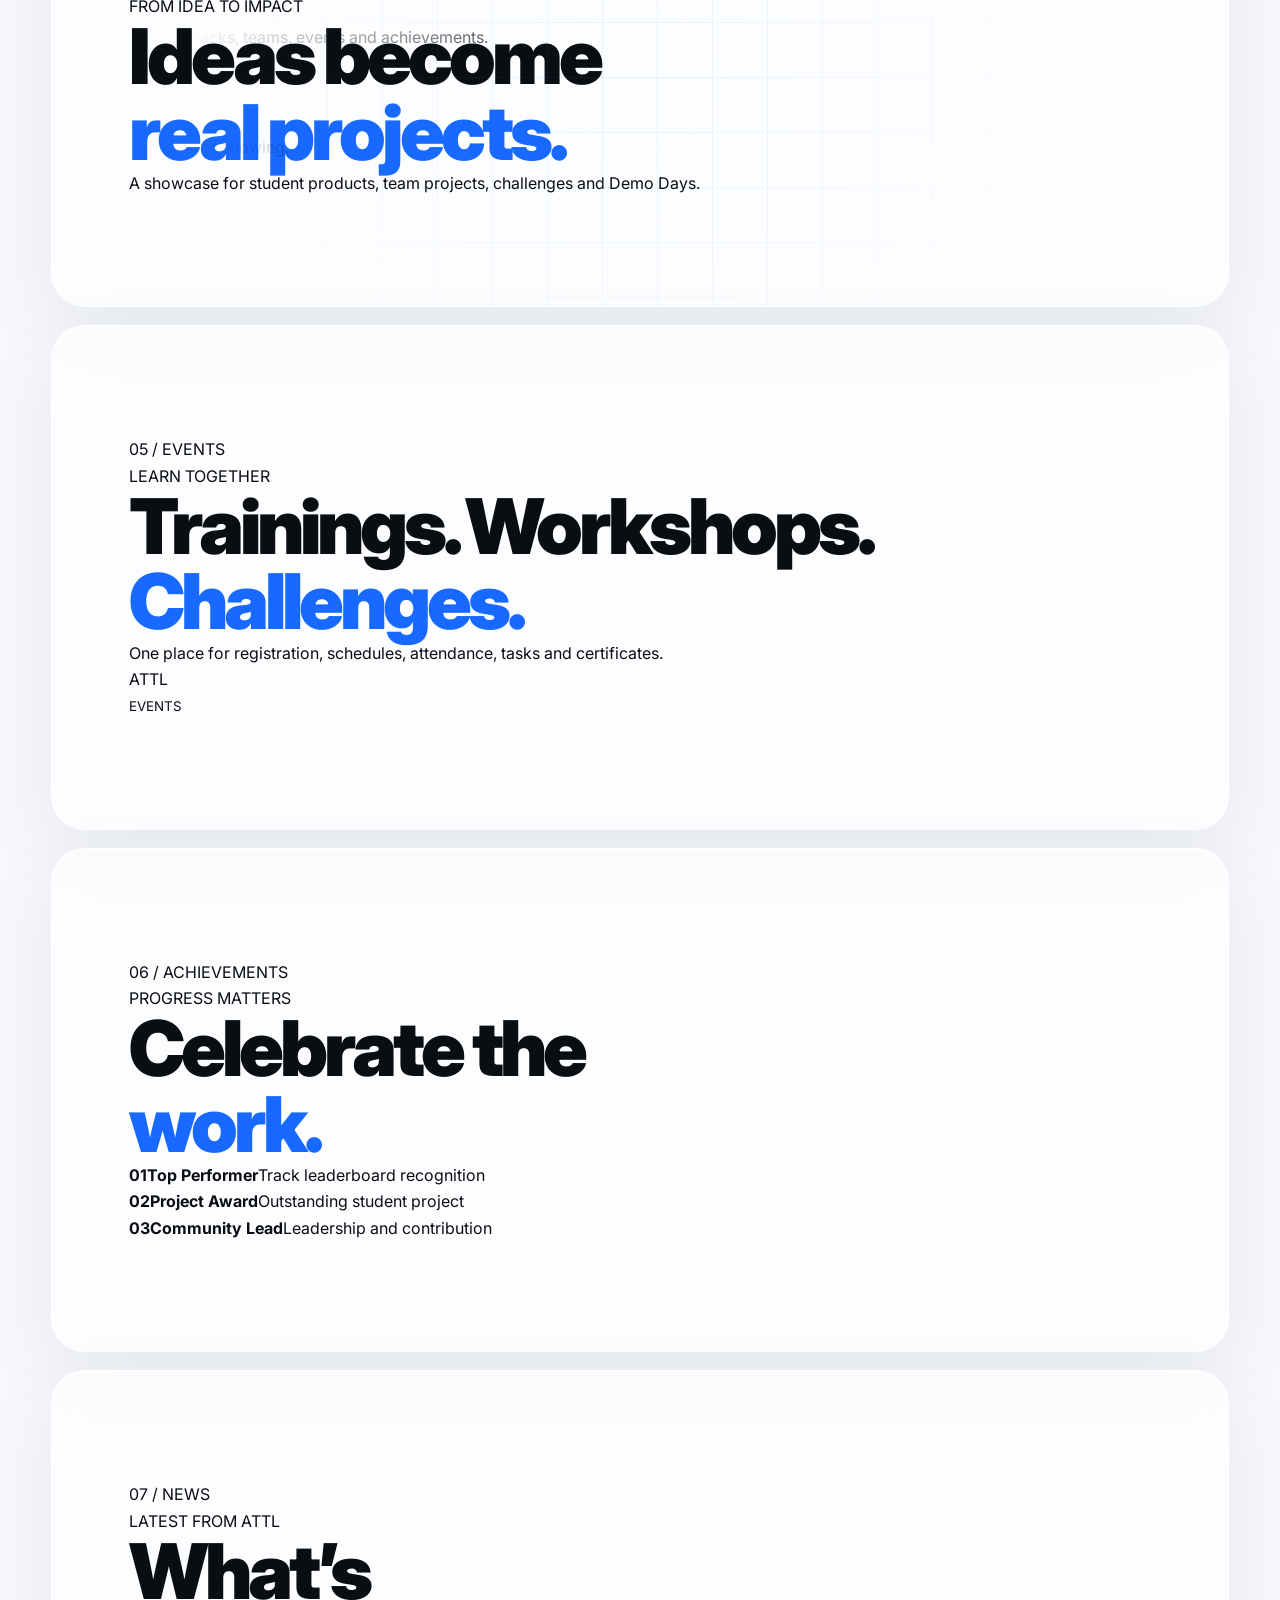
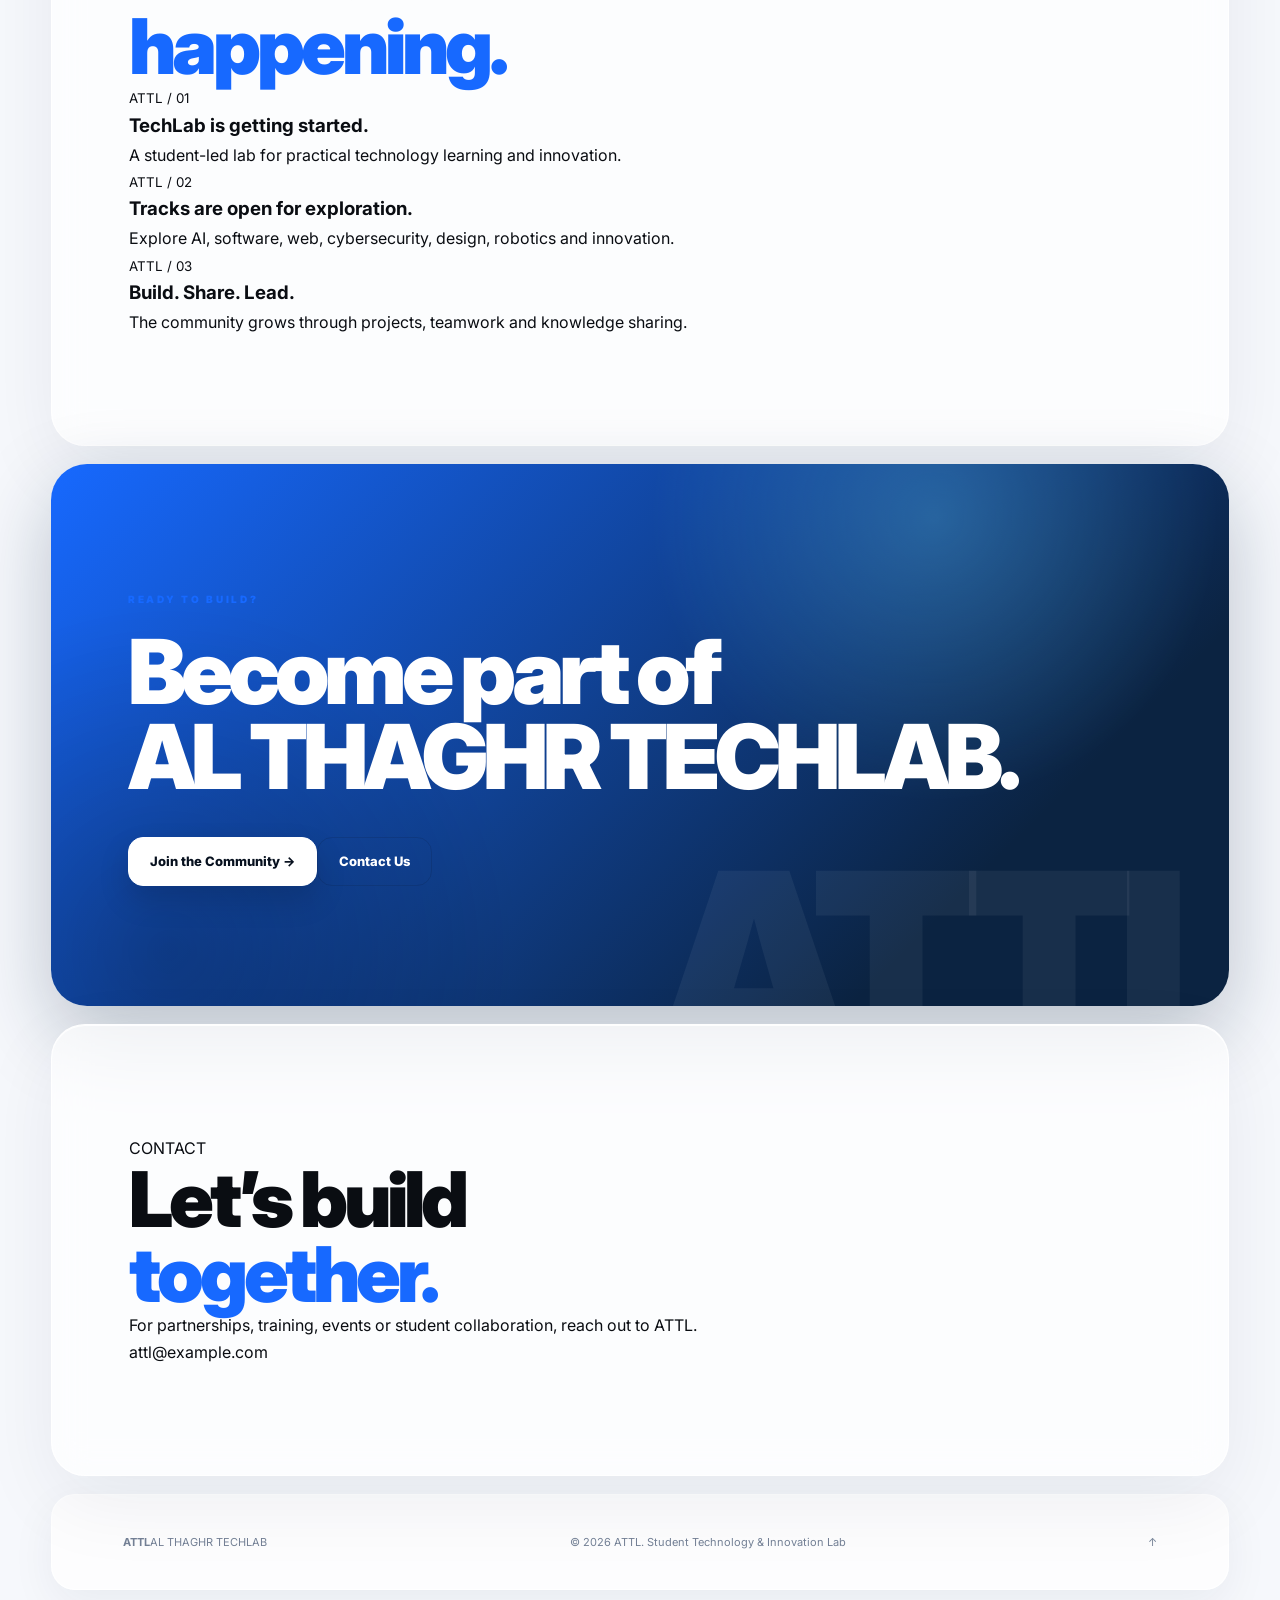
==== commit feabd05e: "Build complete bilingual ATTL frontend" ====
--- a/index.html
+++ b/index.html
@@ -1,169 +1,75 @@
-<!DOCTYPE html>
+<!doctype html>
 <html lang="en" dir="ltr">
 <head>
   <meta charset="UTF-8">
-  <meta name="viewport" content="width=device-width, initial-scale=1.0">
-  <meta name="theme-color" content="#05070b">
-  <meta name="description" content="AL THAGHR TECHLAB — Student Technology & Innovation Lab">
-  <title>AL THAGHR TECHLAB</title>
-  
+  <meta name="viewport" content="width=device-width,initial-scale=1">
+  <meta name="theme-color" content="#0b2341">
+  <meta name="description" content="ATTL — AL THAGHR TECHLAB student technology and innovation community.">
+  <title>ATTL — AL THAGHR TECHLAB</title>
   <link rel="preconnect" href="https://fonts.googleapis.com">
   <link rel="preconnect" href="https://fonts.gstatic.com" crossorigin>
   <link href="https://fonts.googleapis.com/css2?family=Alexandria:wght@400;500;600;700;800&family=IBM+Plex+Sans+Arabic:wght@400;500;600;700&family=Inter:wght@400;500;600;700;800;900&display=swap" rel="stylesheet">
   <link rel="stylesheet" href="style.css">
 </head>
 <body>
-  <div class="ambient ambient-one"></div>
-  <div class="ambient ambient-two"></div>
+<header class="site-header">
+  <a class="brand" href="#home"><span class="brand-mark">ATTL</span><span class="brand-text">AL THAGHR<br><b>TECHLAB</b></span></a>
+  <button class="menu-toggle" aria-label="Menu" aria-expanded="false">☰</button>
+  <nav class="nav">
+    <a href="#home" data-en="Home" data-ar="الرئيسية">Home</a>
+    <a href="#about" data-en="About" data-ar="عنّا">About</a>
+    <a href="#team" data-en="Team" data-ar="الفريق">Team</a>
+    <a href="#tracks" data-en="Tracks" data-ar="المسارات">Tracks</a>
+    <a href="#projects" data-en="Projects" data-ar="المشاريع">Projects</a>
+    <a href="#events" data-en="Events" data-ar="الفعاليات">Events</a>
+    <a href="#achievements" data-en="Achievements" data-ar="الإنجازات">Achievements</a>
+    <a href="#news" data-en="News" data-ar="الأخبار">News</a>
+    <a class="nav-cta" href="#join" data-en="Join Us" data-ar="انضم إلينا">Join Us</a>
+    <button id="lang-toggle" class="lang" type="button">العربية</button>
+  </nav>
+</header>
 
-  <header class="navbar">
-    <a class="brand" href="#" aria-label="AL THAGHR TECHLAB">
-      <span class="brand-mark">ATTL</span>
-      <span class="brand-name">AL THAGHR<br><b>TECHLAB</b></span>
-    </a>
+<main>
+<section id="home" class="hero page-section">
+  <div class="hero-grid"></div><div class="glow"></div>
+  <div class="hero-copy">
+    <span class="eyebrow" data-en="STUDENT TECHNOLOGY & INNOVATION LAB" data-ar="معمل التكنولوجيا والابتكار الطلابي">STUDENT TECHNOLOGY & INNOVATION LAB</span>
+    <h1 data-en="Learn.<br><span>Build.</span><br>Innovate." data-ar="تعلّم.<br><span>ابنِ.</span><br>ابتكر.">Learn.<br><span>Build.</span><br>Innovate.</h1>
+    <p data-en="A student-led technology community at Al Thaghr, turning curiosity into skills, projects and real-world impact." data-ar="مجتمع تكنولوجي طلابي في الثغر، بنحوّل الفضول لمهارات ومشاريع وتأثير حقيقي.">A student-led technology community at Al Thaghr, turning curiosity into skills, projects and real-world impact.</p>
+    <div class="actions"><a class="btn primary" href="#join" data-en="Join TechLab" data-ar="انضم إلى TechLab">Join TechLab</a><a class="btn ghost" href="#tracks" data-en="Explore Tracks" data-ar="استكشف المسارات">Explore Tracks</a></div>
+    <div class="hero-meta"><span>● <i data-en="Student-led" data-ar="بقيادة الطلاب">Student-led</i></span><span>● <i data-en="Practical learning" data-ar="تعلم عملي">Practical learning</i></span><span>● <i data-en="Real projects" data-ar="مشاريع حقيقية">Real projects</i></span></div>
+  </div>
+  <div class="hero-card"><div class="hero-logo">ATTL</div><div class="hero-name">AL THAGHR<br><b>TECHLAB</b></div><div class="hero-line"></div><small data-en="TECHNOLOGY • INNOVATION • IMPACT" data-ar="تكنولوجيا • ابتكار • تأثير">TECHNOLOGY • INNOVATION • IMPACT</small></div>
+</section>
 
-    <button class="menu-toggle" aria-label="Open menu" aria-expanded="false">☰</button>
+<section class="stats"><div><b>07</b><span data-en="Technology Tracks" data-ar="مسارات تقنية">Technology Tracks</span></div><div><b>∞</b><span data-en="Ideas to Build" data-ar="أفكار قابلة للتنفيذ">Ideas to Build</span></div><div><b>01</b><span data-en="Student Community" data-ar="مجتمع طلابي">Student Community</span></div><div><b>100%</b><span data-en="Practical Learning" data-ar="تعلم عملي">Practical Learning</span></div></section>
 
-    <nav class="nav-links">
-      <a href="#about" data-en="About" data-ar="عن TechLab">About</a>
-      <a href="#tracks" data-en="Tracks" data-ar="المسارات">Tracks</a>
-      <a href="#projects" data-en="Projects" data-ar="المشاريع">Projects</a>
-      <a href="#events" data-en="Events" data-ar="الفعاليات">Events</a>
-      <a href="#join" class="nav-cta" data-en="Join TechLab" data-ar="انضم إلى TechLab">Join TechLab</a>
-      <button id="lang-toggle" class="lang-toggle" type="button">العربية</button>
-    </nav>
-  </header>
+<section id="about" class="section page-section"><div class="section-no">01 / ABOUT</div><div class="split"><div><span class="kicker" data-en="THE IDEA BEHIND ATTL" data-ar="فكرة ATTL">THE IDEA BEHIND ATTL</span><h2 data-en="Where students<br><span>build technology.</span>" data-ar="هنا الطلاب<br><span>بيصنعوا التكنولوجيا.</span>">Where students<br><span>build technology.</span></h2></div><div class="text"><p data-en="AL THAGHR TECHLAB is a student technology community focused on practical learning, collaboration, innovation and student-led projects." data-ar="AL THAGHR TECHLAB هو مجتمع تكنولوجي طلابي بيركز على التعلم العملي، التعاون، الابتكار والمشاريع اللي بيقودها الطلاب.">AL THAGHR TECHLAB is a student technology community focused on practical learning, collaboration, innovation and student-led projects.</p><div class="feature-row"><span>01<br><b data-en="Learn" data-ar="تعلّم">Learn</b></span><span>02<br><b data-en="Build" data-ar="ابنِ">Build</b></span><span>03<br><b data-en="Lead" data-ar="قُد">Lead</b></span></div></div></div></section>
 
-  <main>
-    <section class="hero">
-      <div class="hero-orb orb-a"></div>
-      <div class="hero-orb orb-b"></div>
-      <div class="hero-grid"></div>
+<section id="team" class="section page-section"><div class="section-no">02 / TEAM</div><div class="section-head"><div><span class="kicker" data-en="PEOPLE BEHIND THE LAB" data-ar="الأشخاص وراء المعمل">PEOPLE BEHIND THE LAB</span><h2 data-en="A team built<br><span>to build teams.</span>" data-ar="فريق هدفه<br><span>يبني فرق.</span>">A team built<br><span>to build teams.</span></h2></div><p data-en="Leadership, trainers and members work together around one mission: make technology practical and accessible." data-ar="القيادة والمدربين والأعضاء بيشتغلوا مع بعض لهدف واحد: نخلي التكنولوجيا عملية ومتاحة.">Leadership, trainers and members work together around one mission: make technology practical and accessible.</p></div><div class="cards team-grid"><article class="card profile"><span class="avatar">GL</span><small>LEADERSHIP</small><h3 data-en="General Leader" data-ar="القائد العام">General Leader</h3><p data-en="Vision, coordination and community direction." data-ar="الرؤية والتنسيق وتوجيه المجتمع.">Vision, coordination and community direction.</p></article><article class="card profile"><span class="avatar">DH</span><small>DEPARTMENT</small><h3 data-en="Department Head" data-ar="رئيس قسم">Department Head</h3><p data-en="Owns a technology track and its roadmap." data-ar="مسؤول عن مسار تقني وخطته.">Owns a technology track and its roadmap.</p></article><article class="card profile"><span class="avatar">TR</span><small>EDUCATION</small><h3 data-en="Trainer" data-ar="مدرب">Trainer</h3><p data-en="Turns knowledge into practical sessions." data-ar="بيحوّل المعرفة لتدريبات عملية.">Turns knowledge into practical sessions.</p></article><article class="card profile"><span class="avatar">MB</span><small>COMMUNITY</small><h3 data-en="Member" data-ar="عضو">Member</h3><p data-en="Learns, builds, contributes and leads." data-ar="بيتعلم ويبني ويشارك ويقود.">Learns, builds, contributes and leads.</p></article></div></section>
 
-      <div class="hero-content">
-        <div class="eyebrow glass-pill" data-en="STUDENT TECHNOLOGY & INNOVATION LAB" data-ar="معمل التكنولوجيا والابتكار الطلابي">STUDENT TECHNOLOGY & INNOVATION LAB</div>
+<section id="tracks" class="section page-section"><div class="section-no">03 / TRACKS</div><div class="section-head"><div><span class="kicker" data-en="FIND YOUR LANE" data-ar="اختار مسارك">FIND YOUR LANE</span><h2 data-en="Choose your<br><span>technology.</span>" data-ar="اختار<br><span>مجالك التقني.</span>">Choose your<br><span>technology.</span></h2></div><p data-en="Start with one track. Build across all of them." data-ar="ابدأ بمسار واحد، وابني خبرتك خطوة بخطوة عبر باقي المسارات.">Start with one track. Build across all of them.</p></div><div class="track-grid">
+  <article class="track"><b>01 / AI</b><h3 data-en="AI & ML" data-ar="الذكاء الاصطناعي">AI & ML</h3><p data-en="Artificial Intelligence, Machine Learning, LLMs and prompt engineering." data-ar="الذكاء الاصطناعي وتعلم الآلة والنماذج اللغوية وهندسة الأوامر.">Artificial Intelligence, Machine Learning, LLMs and prompt engineering.</p></article>
+  <article class="track"><b>02 / CODE</b><h3 data-en="Software" data-ar="البرمجيات">Software</h3><p data-en="Programming, algorithms, data structures and software engineering." data-ar="البرمجة والخوارزميات وهياكل البيانات وهندسة البرمجيات.">Programming, algorithms, data structures and software engineering.</p></article>
+  <article class="track"><b>03 / WEB</b><h3 data-en="Web Development" data-ar="تطوير الويب">Web Development</h3><p data-en="Frontend, backend, APIs and full-stack products." data-ar="الواجهات والخلفيات وواجهات API ومنتجات Full Stack.">Frontend, backend, APIs and full-stack products.</p></article>
+  <article class="track"><b>04 / SEC</b><h3 data-en="Cybersecurity" data-ar="الأمن السيبراني">Cybersecurity</h3><p data-en="Security fundamentals, networking and digital awareness." data-ar="أساسيات الأمن والشبكات والتوعية الرقمية.">Security fundamentals, networking and digital awareness.</p></article>
+  <article class="track"><b>05 / UX</b><h3 data-en="Design & Media" data-ar="التصميم والإعلام">Design & Media</h3><p data-en="UI/UX, graphic design, branding and digital content." data-ar="UI/UX والتصميم الجرافيكي والهوية والمحتوى الرقمي.">UI/UX, graphic design, branding and digital content.</p></article>
+  <article class="track"><b>06 / IOT</b><h3 data-en="Robotics" data-ar="الروبوتات">Robotics</h3><p data-en="Robotics, electronics, IoT, automation and prototyping." data-ar="الروبوتات والإلكترونيات وإنترنت الأشياء والأتمتة والنماذج الأولية.">Robotics, electronics, IoT, automation and prototyping.</p></article>
+  <article class="track wide"><b>07 / IDEAS</b><h3 data-en="Innovation" data-ar="الابتكار">Innovation</h3><p data-en="Ideas, entrepreneurship, problem solving and real-world solutions." data-ar="الأفكار وريادة الأعمال وحل المشكلات والحلول الواقعية.">Ideas, entrepreneurship, problem solving and real-world solutions.</p></article>
+</div></section>
 
-        <h1 data-en="Learn.<br><span>Build.</span><br>Innovate." data-ar="تعلّم.<br><span>ابنِ.</span><br>ابتكر.">Learn.<br><span>Build.</span><br>Innovate.</h1>
+<section id="projects" class="section dark page-section"><div class="section-no">04 / PROJECTS</div><div class="section-head"><div><span class="kicker">FROM IDEA TO IMPACT</span><h2 data-en="Ideas become<br><span>real projects.</span>" data-ar="الأفكار بتتحول لـ<br><span>مشاريع حقيقية.</span>">Ideas become<br><span>real projects.</span></h2></div><p data-en="A showcase for student products, team projects, challenges and Demo Days." data-ar="مساحة لعرض منتجات الطلاب ومشاريع الفرق والتحديات وأيام العرض.">A showcase for student products, team projects, challenges and Demo Days.</p></div><div class="project-grid"><article class="project-card"><span>PROJECT 001</span><h3>AI Study Buddy</h3><p data-en="An AI-powered study assistant built as a practical student project." data-ar="مساعد مذاكرة بالذكاء الاصطناعي كمشروع طلابي عملي.">An AI-powered study assistant built as a practical student project.</p><a href="#join">↗</a></article><article class="project-card"><span>PROJECT 002</span><h3>TechLab Hub</h3><p data-en="A digital home for tracks, teams, events and achievements." data-ar="منصة رقمية للمسارات والفرق والفعاليات والإنجازات.">A digital home for tracks, teams, events and achievements.</p><a href="#join">↗</a></article><article class="project-card placeholder"><span>COMING NEXT</span><h3 data-en="Your project." data-ar="مشروعك.">Your project.</h3><p data-en="Build something worth showing." data-ar="ابنِ حاجة تستاهل تتعرض.">Build something worth showing.</p></article></div></section>
 
-        <p data-en="A student-led technology community at Al Thaghr, built to turn curiosity into skills, projects and real-world impact."
-           data-ar="مجتمع تكنولوجي طلابي في مدرسة الثغر، بنحوّل فيه الفضول لمهارات ومشاريع وتأثير حقيقي.">
-          A student-led technology community at Al Thaghr, built to turn curiosity into skills, projects and real-world impact.
-        </p>
+<section id="events" class="section page-section"><div class="section-no">05 / EVENTS</div><div class="event"><div><span class="kicker" data-en="LEARN TOGETHER" data-ar="نتعلم سوا">LEARN TOGETHER</span><h2 data-en="Trainings. Workshops.<br><span>Challenges.</span>" data-ar="تدريبات. ورش عمل.<br><span>تحديات.</span>">Trainings. Workshops.<br><span>Challenges.</span></h2><p data-en="One place for registration, schedules, attendance, tasks and certificates." data-ar="مكان واحد للتسجيل والجداول والحضور والمهام والشهادات.">One place for registration, schedules, attendance, tasks and certificates.</p></div><div class="event-badge">ATTL<br><small>EVENTS</small></div></div></section>
 
-        <div class="hero-actions">
-          <a class="btn primary" href="#join" data-en="Join TechLab" data-ar="انضم إلى TechLab">Join TechLab</a>
-          <a class="btn secondary" href="#tracks" data-en="Explore Tracks" data-ar="استكشف المسارات">Explore Tracks</a>
-        </div>
+<section id="achievements" class="section page-section"><div class="section-no">06 / ACHIEVEMENTS</div><div class="section-head"><div><span class="kicker" data-en="PROGRESS MATTERS" data-ar="الإنجاز مهم">PROGRESS MATTERS</span><h2 data-en="Celebrate the<br><span>work.</span>" data-ar="نحتفل<br><span>بالإنجاز.</span>">Celebrate the<br><span>work.</span></h2></div></div><div class="achievement-grid"><div class="achievement"><b>01</b><strong data-en="Top Performer" data-ar="الأداء المتميز">Top Performer</strong><span data-en="Track leaderboard recognition" data-ar="تكريم متصدري المسارات">Track leaderboard recognition</span></div><div class="achievement"><b>02</b><strong data-en="Project Award" data-ar="جائزة مشروع">Project Award</strong><span data-en="Outstanding student project" data-ar="مشروع طلابي متميز">Outstanding student project</span></div><div class="achievement"><b>03</b><strong data-en="Community Lead" data-ar="قائد مجتمع">Community Lead</strong><span data-en="Leadership and contribution" data-ar="القيادة والمشاركة">Leadership and contribution</span></div></div></section>
 
-        <div class="hero-meta">
-          <span><i></i><span data-en="Student-led" data-ar="بقيادة الطلاب">Student-led</span></span>
-          <span><i></i><span data-en="Practical learning" data-ar="تعلم عملي">Practical learning</span></span>
-          <span><i></i><span data-en="Build real things" data-ar="نبني حاجات حقيقية">Build real things</span></span>
-        </div>
-      </div>
+<section id="news" class="section page-section"><div class="section-no">07 / NEWS</div><div class="section-head"><div><span class="kicker" data-en="LATEST FROM ATTL" data-ar="آخر أخبار ATTL">LATEST FROM ATTL</span><h2 data-en="What’s<br><span>happening.</span>" data-ar="إيه اللي<br><span>بيحصل؟</span>">What’s<br><span>happening.</span></h2></div></div><div class="news-grid"><article class="news"><small>ATTL / 01</small><h3 data-en="TechLab is getting started." data-ar="TechLab بيبدأ رحلته.">TechLab is getting started.</h3><p data-en="A student-led lab for practical technology learning and innovation." data-ar="معمل طلابي للتعلم العملي والابتكار التكنولوجي.">A student-led lab for practical technology learning and innovation.</p></article><article class="news"><small>ATTL / 02</small><h3 data-en="Tracks are open for exploration." data-ar="المسارات جاهزة للاستكشاف.">Tracks are open for exploration.</h3><p data-en="Explore AI, software, web, cybersecurity, design, robotics and innovation." data-ar="استكشف الذكاء الاصطناعي والبرمجيات والويب والسيبراني والتصميم والروبوتات والابتكار.">Explore AI, software, web, cybersecurity, design, robotics and innovation.</p></article><article class="news"><small>ATTL / 03</small><h3 data-en="Build. Share. Lead." data-ar="ابنِ. شارك. قُد.">Build. Share. Lead.</h3><p data-en="The community grows through projects, teamwork and knowledge sharing." data-ar="المجتمع بيكبر بالمشاريع والعمل الجماعي ومشاركة المعرفة.">The community grows through projects, teamwork and knowledge sharing.</p></article></div></section>
 
-      <div class="hero-logo-card">
-        <div class="glass-shine"></div>
-        <div class="hero-attl">ATTL</div>
-        <div class="hero-wordmark">AL THAGHR <span>TECHLAB</span></div>
-        <div class="logo-caption">
-          <strong>ATTL</strong>
-          <span data-en="TECHNOLOGY • INNOVATION • IMPACT" data-ar="تكنولوجيا • ابتكار • تأثير">TECHNOLOGY • INNOVATION • IMPACT</span>
-        </div>
-      </div>
-    </section>
+<section id="join" class="join page-section"><span class="eyebrow">READY TO BUILD?</span><h2 data-en="Become part of<br><span>AL THAGHR TECHLAB.</span>" data-ar="خليك جزء من<br><span>AL THAGHR TECHLAB.</span>">Become part of<br><span>AL THAGHR TECHLAB.</span></h2><div class="actions"><a class="btn white" href="mailto:attl@example.com" data-en="Join the Community →" data-ar="انضم إلى المجتمع ←">Join the Community →</a><a class="btn outline-white" href="#contact" data-en="Contact Us" data-ar="تواصل معنا">Contact Us</a></div></section>
 
-    <section class="stats glass-strip">
-      <div><strong>07</strong><span data-en="Technology Tracks" data-ar="مسارات تقنية">Technology Tracks</span></div>
-      <div><strong>∞</strong><span data-en="Ideas to Build" data-ar="أفكار قابلة للتنفيذ">Ideas to Build</span></div>
-      <div><strong>01</strong><span data-en="Student Community" data-ar="مجتمع طلابي">Student Community</span></div>
-      <div><strong>100%</strong><span data-en="Practical Learning" data-ar="تعلم عملي">Practical Learning</span></div>
-    </section>
-
-    <section id="about" class="section about">
-      <div class="section-label">01 / <span data-en="ABOUT" data-ar="عنّا">ABOUT</span></div>
-      <div>
-        <div class="mini-kicker" data-en="THE IDEA BEHIND ATTL" data-ar="فكرة ATTL">THE IDEA BEHIND ATTL</div>
-        <h2 data-en="Where students<br><span>build technology.</span>" data-ar="هنا الطلاب<br><span>بيصنعوا التكنولوجيا.</span>">Where students<br><span>build technology.</span></h2>
-        <p data-en="AL THAGHR TECHLAB is a school technology community focused on practical learning, collaboration, innovation and student-led projects."
-           data-ar="AL THAGHR TECHLAB هو مجتمع تكنولوجي مدرسي بيركز على التعلم العملي، التعاون، الابتكار والمشاريع اللي بيقودها الطلاب.">
-          AL THAGHR TECHLAB is a school technology community focused on practical learning, collaboration, innovation and student-led projects.
-        </p>
-      </div>
-    </section>
-
-    <section id="tracks" class="section">
-      <div class="section-label">02 / <span data-en="TRACKS" data-ar="المسارات">TRACKS</span></div>
-      <div class="section-heading">
-        <div>
-          <div class="mini-kicker" data-en="FIND YOUR LANE" data-ar="اختار مسارك">FIND YOUR LANE</div>
-          <h2 data-en="Choose your<br><span>technology.</span>" data-ar="اختار<br><span>مجالك التقني.</span>">Choose your<br><span>technology.</span></h2>
-        </div>
-        <p data-en="Start with one track. Build across all of them." data-ar="ابدأ بمسار واحد، وابني خبرتك خطوة بخطوة عبر باقي المسارات.">Start with one track. Build across all of them.</p>
-      </div>
-
-      <div class="tracks-grid">
-        <article class="track"><div class="track-top"><b>01</b><span>AI</span></div><h3 data-en="AI & ML" data-ar="الذكاء الاصطناعي">AI & ML</h3><p data-en="Artificial Intelligence, Machine Learning and LLMs." data-ar="الذكاء الاصطناعي وتعلم الآلة والنماذج اللغوية الكبيرة.">Artificial Intelligence, Machine Learning and LLMs.</p><span class="track-arrow">↗</span></article>
-        <article class="track"><div class="track-top"><b>02</b><span>CODE</span></div><h3 data-en="Software" data-ar="البرمجيات">Software</h3><p data-en="Programming, algorithms and software engineering." data-ar="البرمجة والخوارزميات وهندسة البرمجيات.">Programming, algorithms and software engineering.</p><span class="track-arrow">↗</span></article>
-        <article class="track"><div class="track-top"><b>03</b><span>WEB</span></div><h3 data-en="Web" data-ar="تطوير الويب">Web</h3><p data-en="Frontend, backend and full-stack development." data-ar="تطوير الواجهات والخلفيات وتطوير الويب المتكامل.">Frontend, backend and full-stack development.</p><span class="track-arrow">↗</span></article>
-        <article class="track"><div class="track-top"><b>04</b><span>SEC</span></div><h3 data-en="Cybersecurity" data-ar="الأمن السيبراني">Cybersecurity</h3><p data-en="Security, networking and digital awareness." data-ar="الأمن والشبكات والتوعية الرقمية.">Security, networking and digital awareness.</p><span class="track-arrow">↗</span></article>
-        <article class="track"><div class="track-top"><b>05</b><span>UX</span></div><h3 data-en="Design" data-ar="التصميم">Design</h3><p data-en="UI/UX, graphic design and digital media." data-ar="تصميم UI/UX والتصميم الجرافيكي والإعلام الرقمي.">UI/UX, graphic design and digital media.</p><span class="track-arrow">↗</span></article>
-        <article class="track"><div class="track-top"><b>06</b><span>IOT</span></div><h3 data-en="Robotics" data-ar="الروبوتات">Robotics</h3><p data-en="Robotics, electronics, IoT and automation." data-ar="الروبوتات والإلكترونيات وإنترنت الأشياء والأتمتة.">Robotics, electronics, IoT and automation.</p><span class="track-arrow">↗</span></article>
-        <article class="track track-wide"><div class="track-top"><b>07</b><span>IDEAS</span></div><h3 data-en="Innovation" data-ar="الابتكار">Innovation</h3><p data-en="Ideas, entrepreneurship and real-world solutions." data-ar="الأفكار وريادة الأعمال والحلول الواقعية.">Ideas, entrepreneurship and real-world solutions.</p><span class="track-arrow">↗</span></article>
-      </div>
-    </section>
-
-    <section id="projects" class="section dark-section">
-      <div class="section-label blue-label">03 / <span data-en="PROJECTS" data-ar="المشاريع">PROJECTS</span></div>
-      <div class="section-heading">
-        <div>
-          <div class="mini-kicker" data-en="FROM IDEA TO IMPACT" data-ar="من الفكرة للتأثير">FROM IDEA TO IMPACT</div>
-          <h2 data-en="Ideas become<br><span>real projects.</span>" data-ar="الأفكار بتتحول لـ<br><span>مشاريع حقيقية.</span>">Ideas become<br><span>real projects.</span></h2>
-        </div>
-        <p data-en="Project showcase, team workspaces, challenges and Demo Days." data-ar="عرض المشاريع، مساحات عمل الفرق، التحديات وأيام العرض.">Project showcase, team workspaces, challenges and Demo Days.</p>
-      </div>
-      <div class="project-placeholder">
-        <div class="project-grid"></div>
-        <span data-en="PROJECT SHOWCASE" data-ar="معرض المشاريع">PROJECT SHOWCASE</span>
-        <strong data-en="Coming in V2" data-ar="قادم في الإصدار الثاني">Coming in V2</strong>
-        <small data-en="Build something worth showing." data-ar="ابنِ حاجة تستاهل تتعرض.">Build something worth showing.</small>
-      </div>
-    </section>
-
-    <section id="events" class="section">
-      <div class="section-label">04 / <span data-en="EVENTS" data-ar="الفعاليات">EVENTS</span></div>
-      <div class="event-card glass-card">
-        <div>
-          <span class="event-tag" data-en="TECHLAB" data-ar="TECHLAB">TECHLAB</span>
-          <h2 data-en="Trainings. Workshops.<br>Challenges." data-ar="تدريبات. ورش عمل.<br>تحديات.">Trainings. Workshops.<br>Challenges.</h2>
-          <p data-en="One place for registration, schedules, attendance, tasks and certificates."
-             data-ar="مكان واحد للتسجيل والجداول والحضور والمهام والشهادات.">
-            One place for registration, schedules, attendance, tasks and certificates.
-          </p>
-        </div>
-        <a class="btn primary" href="#join" data-en="View Events" data-ar="عرض الفعاليات">View Events</a>
-      </div>
-    </section>
-
-    <section id="join" class="join">
-      <div class="join-glow"></div>
-      <span class="eyebrow" data-en="READY TO BUILD?" data-ar="مستعد للبناء؟">READY TO BUILD?</span>
-      <h2 data-en="Become part of<br><span>AL THAGHR TECHLAB.</span>" data-ar="خليك جزء من<br><span>AL THAGHR TECHLAB.</span>">Become part of<br><span>AL THAGHR TECHLAB.</span></h2>
-      <a class="btn white" href="#" data-en="Join the Community →" data-ar="انضم إلى المجتمع ←">Join the Community →</a>
-    </section>
-  </main>
-
-  <footer>
-    <div class="footer-brand">
-      <div class="footer-mark">ATTL</div>
-      <div>
-        <strong>AL THAGHR TECHLAB</strong>
-        <p data-en="Student Technology & Innovation Lab" data-ar="معمل التكنولوجيا والابتكار الطلابي">Student Technology & Innovation Lab</p>
-      </div>
-    </div>
-    <p>© <span id="year"></span> AL THAGHR TECHLAB</p>
-  </footer>
-
-  <script src="script.js"></script>
-</body>
-</html>
+<section id="contact" class="section contact page-section"><div><span class="kicker">CONTACT</span><h2 data-en="Let’s build<br><span>together.</span>" data-ar="تعال نبني<br><span>سوا.</span>">Let’s build<br><span>together.</span></h2></div><div class="contact-box"><p data-en="For partnerships, training, events or student collaboration, reach out to ATTL." data-ar="للشراكات أو التدريب أو الفعاليات أو التعاون الطلابي، تواصل مع ATTL.">For partnerships, training, events or student collaboration, reach out to ATTL.</p><a href="mailto:attl@example.com">attl@example.com</a></div></section>
+</main>
+<footer><div><strong>ATTL</strong><span>AL THAGHR TECHLAB</span></div><p>© <span id="year"></span> ATTL. <span data-en="Student Technology & Innovation Lab" data-ar="معمل التكنولوجيا والابتكار الطلابي">Student Technology & Innovation Lab</span></p><a href="#home">↑</a></footer>
+<script src="script.js"></script>
+</body></html>
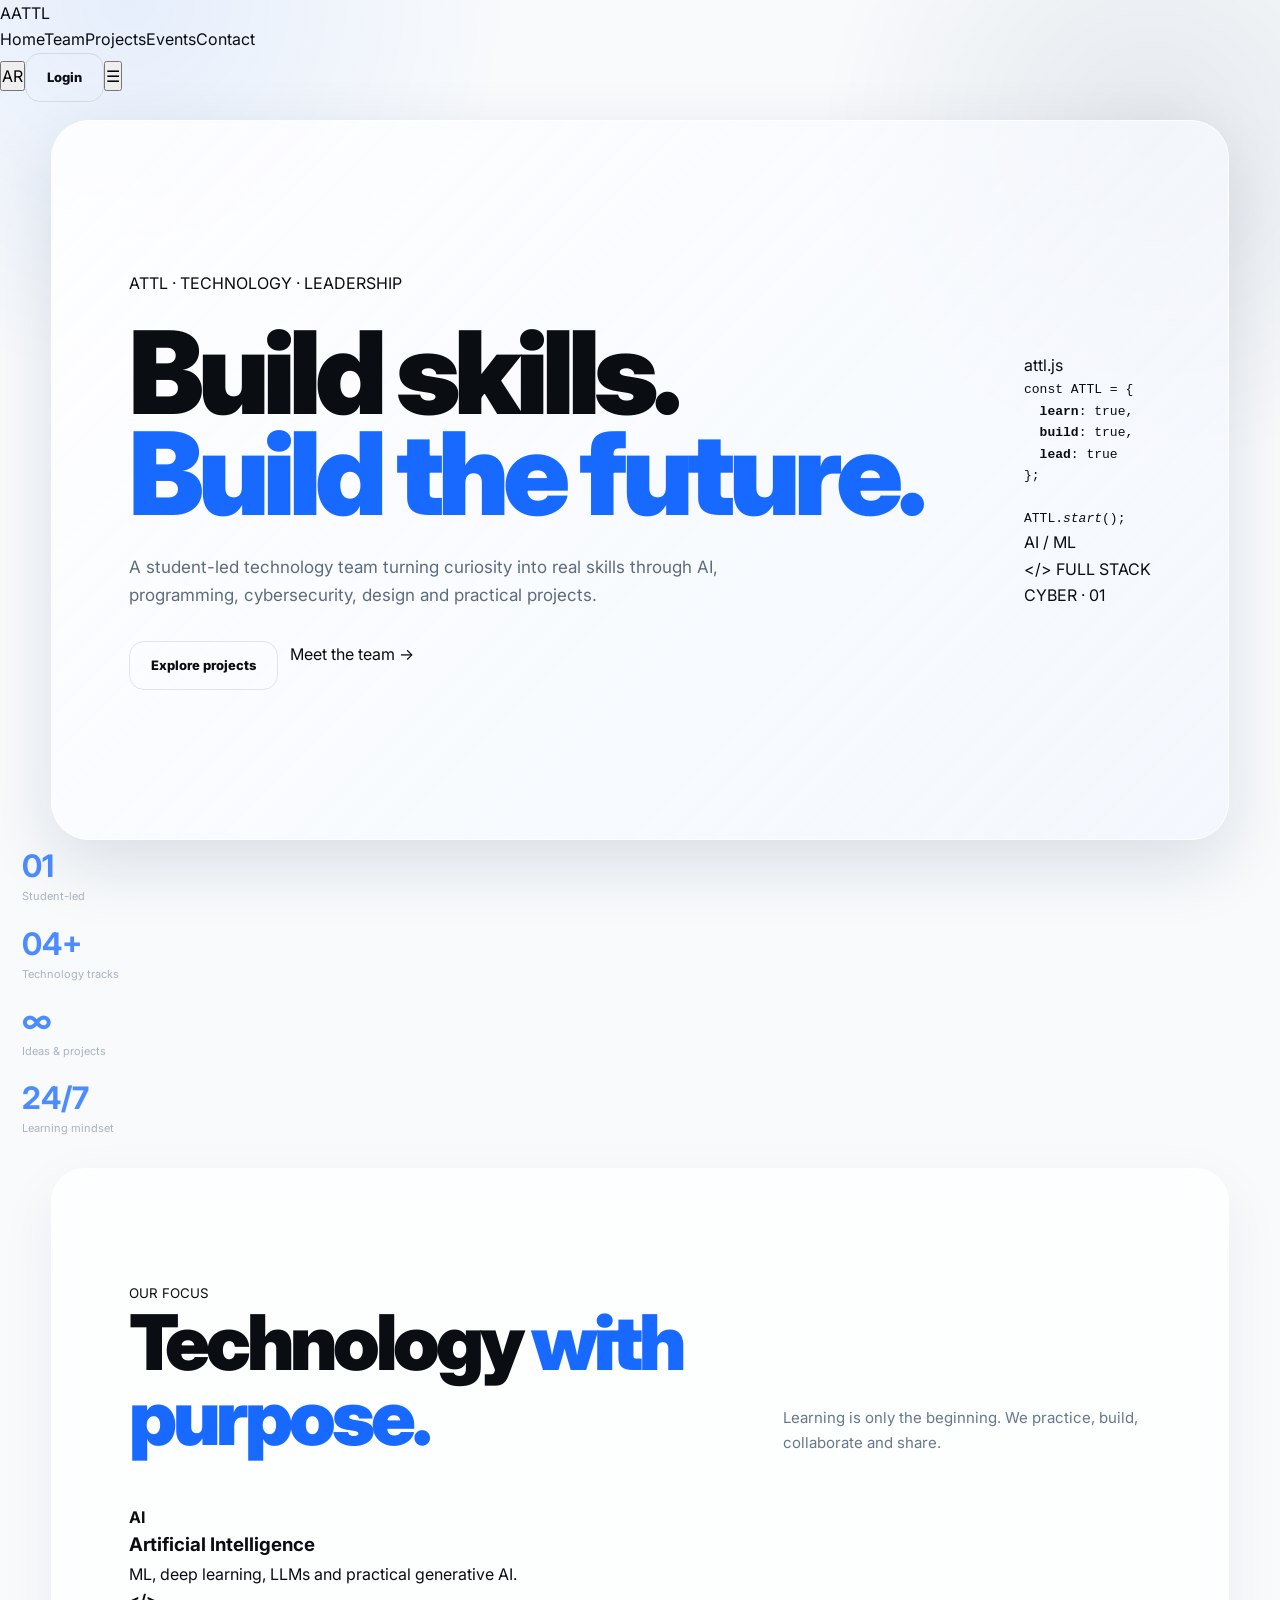
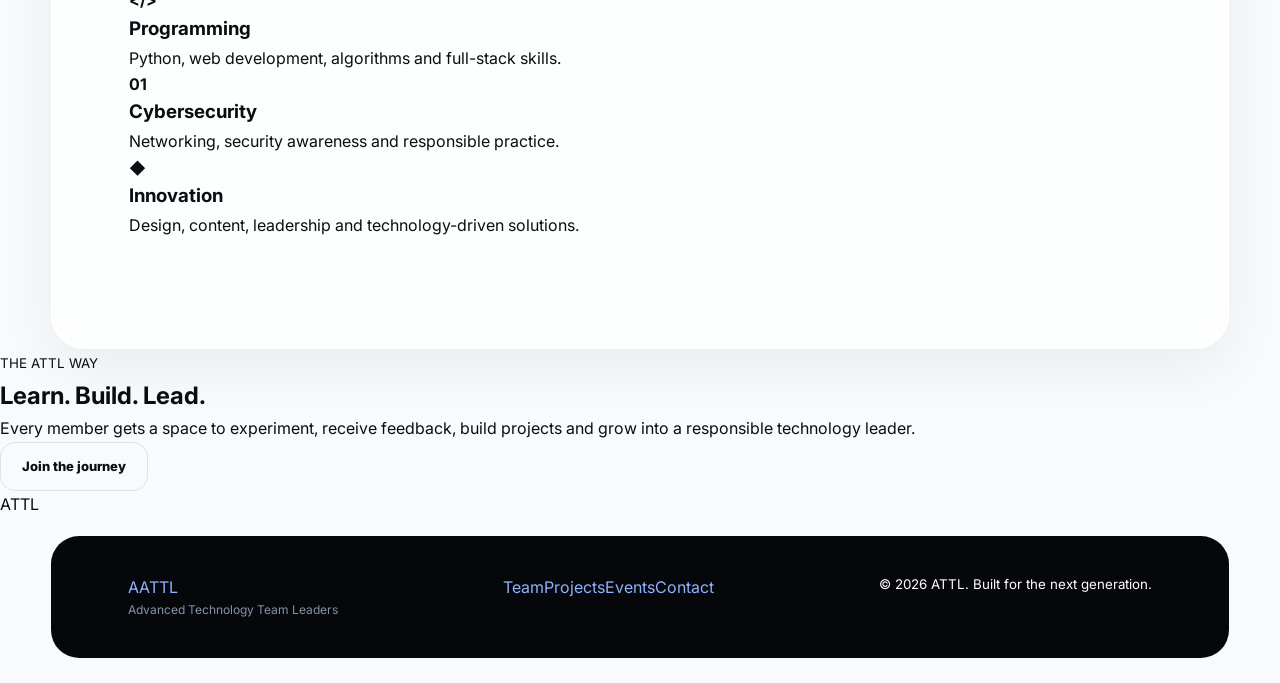
==== commit 2e4fb610: "Redesign ATTL homepage" ====
--- a/index.html
+++ b/index.html
@@ -1,75 +1,17 @@
 <!doctype html>
-<html lang="en" dir="ltr">
-<head>
-  <meta charset="UTF-8">
-  <meta name="viewport" content="width=device-width,initial-scale=1">
-  <meta name="theme-color" content="#0b2341">
-  <meta name="description" content="ATTL — AL THAGHR TECHLAB student technology and innovation community.">
-  <title>ATTL — AL THAGHR TECHLAB</title>
-  <link rel="preconnect" href="https://fonts.googleapis.com">
-  <link rel="preconnect" href="https://fonts.gstatic.com" crossorigin>
-  <link href="https://fonts.googleapis.com/css2?family=Alexandria:wght@400;500;600;700;800&family=IBM+Plex+Sans+Arabic:wght@400;500;600;700&family=Inter:wght@400;500;600;700;800;900&display=swap" rel="stylesheet">
-  <link rel="stylesheet" href="style.css">
-</head>
+<html lang="en" dir="ltr"><head><meta charset="UTF-8"><meta name="viewport" content="width=device-width,initial-scale=1"><meta name="description" content="ATTL — student technology team for AI, programming, cybersecurity and innovation"><title>ATTL — Technology Team</title><link rel="stylesheet" href="style.css"></head>
 <body>
-<header class="site-header">
-  <a class="brand" href="#home"><span class="brand-mark">ATTL</span><span class="brand-text">AL THAGHR<br><b>TECHLAB</b></span></a>
-  <button class="menu-toggle" aria-label="Menu" aria-expanded="false">☰</button>
-  <nav class="nav">
-    <a href="#home" data-en="Home" data-ar="الرئيسية">Home</a>
-    <a href="#about" data-en="About" data-ar="عنّا">About</a>
-    <a href="#team" data-en="Team" data-ar="الفريق">Team</a>
-    <a href="#tracks" data-en="Tracks" data-ar="المسارات">Tracks</a>
-    <a href="#projects" data-en="Projects" data-ar="المشاريع">Projects</a>
-    <a href="#events" data-en="Events" data-ar="الفعاليات">Events</a>
-    <a href="#achievements" data-en="Achievements" data-ar="الإنجازات">Achievements</a>
-    <a href="#news" data-en="News" data-ar="الأخبار">News</a>
-    <a class="nav-cta" href="#join" data-en="Join Us" data-ar="انضم إلينا">Join Us</a>
-    <button id="lang-toggle" class="lang" type="button">العربية</button>
-  </nav>
-</header>
+<header class="site-header"><a class="logo" href="index.html"><span class="logo-mark">A</span><span>ATTL</span></a><nav id="nav"><a class="active" href="index.html" data-en="Home" data-ar="الرئيسية">Home</a><a href="team.html" data-en="Team" data-ar="الفريق">Team</a><a href="projects.html" data-en="Projects" data-ar="المشروعات">Projects</a><a href="events.html" data-en="Events" data-ar="الفعاليات">Events</a><a href="contact.html" data-en="Contact" data-ar="تواصل معنا">Contact</a></nav><div class="header-actions"><button id="lang" class="icon-btn">AR</button><a class="btn btn-small" href="login.html" data-en="Login" data-ar="تسجيل الدخول">Login</a><button id="menu" class="menu">☰</button></div></header>
+<main>
+<section class="hero wrap"><div class="hero-copy"><div class="pill">ATTL · TECHNOLOGY · LEADERSHIP</div><h1 data-en="Build skills.<br><span>Build the future.</span>" data-ar="ابنِ مهاراتك.<br><span>وابنِ المستقبل.</span>">Build skills.<br><span>Build the future.</span></h1><p data-en="A student-led technology team turning curiosity into real skills through AI, programming, cybersecurity, design and practical projects." data-ar="فريق تقني يقوده الطلاب، نحول الفضول إلى مهارات حقيقية من خلال الذكاء الاصطناعي والبرمجة والأمن السيبراني والتصميم والمشروعات العملية.">A student-led technology team turning curiosity into real skills through AI, programming, cybersecurity, design and practical projects.</p><div class="hero-actions"><a class="btn" href="projects.html" data-en="Explore projects" data-ar="استكشف المشروعات">Explore projects</a><a class="link" href="team.html" data-en="Meet the team →" data-ar="تعرف على الفريق ←">Meet the team →</a></div></div><div class="hero-visual"><div class="visual-grid"></div><div class="code-window"><div class="window-bar"><i></i><i></i><i></i><span>attl.js</span></div><pre><span class="c-blue">const</span> ATTL = {
+  <b>learn</b>: <span class="c-blue">true</span>,
+  <b>build</b>: <span class="c-blue">true</span>,
+  <b>lead</b>: <span class="c-blue">true</span>
+};
 
-<main>
-<section id="home" class="hero page-section">
-  <div class="hero-grid"></div><div class="glow"></div>
-  <div class="hero-copy">
-    <span class="eyebrow" data-en="STUDENT TECHNOLOGY & INNOVATION LAB" data-ar="معمل التكنولوجيا والابتكار الطلابي">STUDENT TECHNOLOGY & INNOVATION LAB</span>
-    <h1 data-en="Learn.<br><span>Build.</span><br>Innovate." data-ar="تعلّم.<br><span>ابنِ.</span><br>ابتكر.">Learn.<br><span>Build.</span><br>Innovate.</h1>
-    <p data-en="A student-led technology community at Al Thaghr, turning curiosity into skills, projects and real-world impact." data-ar="مجتمع تكنولوجي طلابي في الثغر، بنحوّل الفضول لمهارات ومشاريع وتأثير حقيقي.">A student-led technology community at Al Thaghr, turning curiosity into skills, projects and real-world impact.</p>
-    <div class="actions"><a class="btn primary" href="#join" data-en="Join TechLab" data-ar="انضم إلى TechLab">Join TechLab</a><a class="btn ghost" href="#tracks" data-en="Explore Tracks" data-ar="استكشف المسارات">Explore Tracks</a></div>
-    <div class="hero-meta"><span>● <i data-en="Student-led" data-ar="بقيادة الطلاب">Student-led</i></span><span>● <i data-en="Practical learning" data-ar="تعلم عملي">Practical learning</i></span><span>● <i data-en="Real projects" data-ar="مشاريع حقيقية">Real projects</i></span></div>
-  </div>
-  <div class="hero-card"><div class="hero-logo">ATTL</div><div class="hero-name">AL THAGHR<br><b>TECHLAB</b></div><div class="hero-line"></div><small data-en="TECHNOLOGY • INNOVATION • IMPACT" data-ar="تكنولوجيا • ابتكار • تأثير">TECHNOLOGY • INNOVATION • IMPACT</small></div>
-</section>
-
-<section class="stats"><div><b>07</b><span data-en="Technology Tracks" data-ar="مسارات تقنية">Technology Tracks</span></div><div><b>∞</b><span data-en="Ideas to Build" data-ar="أفكار قابلة للتنفيذ">Ideas to Build</span></div><div><b>01</b><span data-en="Student Community" data-ar="مجتمع طلابي">Student Community</span></div><div><b>100%</b><span data-en="Practical Learning" data-ar="تعلم عملي">Practical Learning</span></div></section>
-
-<section id="about" class="section page-section"><div class="section-no">01 / ABOUT</div><div class="split"><div><span class="kicker" data-en="THE IDEA BEHIND ATTL" data-ar="فكرة ATTL">THE IDEA BEHIND ATTL</span><h2 data-en="Where students<br><span>build technology.</span>" data-ar="هنا الطلاب<br><span>بيصنعوا التكنولوجيا.</span>">Where students<br><span>build technology.</span></h2></div><div class="text"><p data-en="AL THAGHR TECHLAB is a student technology community focused on practical learning, collaboration, innovation and student-led projects." data-ar="AL THAGHR TECHLAB هو مجتمع تكنولوجي طلابي بيركز على التعلم العملي، التعاون، الابتكار والمشاريع اللي بيقودها الطلاب.">AL THAGHR TECHLAB is a student technology community focused on practical learning, collaboration, innovation and student-led projects.</p><div class="feature-row"><span>01<br><b data-en="Learn" data-ar="تعلّم">Learn</b></span><span>02<br><b data-en="Build" data-ar="ابنِ">Build</b></span><span>03<br><b data-en="Lead" data-ar="قُد">Lead</b></span></div></div></div></section>
-
-<section id="team" class="section page-section"><div class="section-no">02 / TEAM</div><div class="section-head"><div><span class="kicker" data-en="PEOPLE BEHIND THE LAB" data-ar="الأشخاص وراء المعمل">PEOPLE BEHIND THE LAB</span><h2 data-en="A team built<br><span>to build teams.</span>" data-ar="فريق هدفه<br><span>يبني فرق.</span>">A team built<br><span>to build teams.</span></h2></div><p data-en="Leadership, trainers and members work together around one mission: make technology practical and accessible." data-ar="القيادة والمدربين والأعضاء بيشتغلوا مع بعض لهدف واحد: نخلي التكنولوجيا عملية ومتاحة.">Leadership, trainers and members work together around one mission: make technology practical and accessible.</p></div><div class="cards team-grid"><article class="card profile"><span class="avatar">GL</span><small>LEADERSHIP</small><h3 data-en="General Leader" data-ar="القائد العام">General Leader</h3><p data-en="Vision, coordination and community direction." data-ar="الرؤية والتنسيق وتوجيه المجتمع.">Vision, coordination and community direction.</p></article><article class="card profile"><span class="avatar">DH</span><small>DEPARTMENT</small><h3 data-en="Department Head" data-ar="رئيس قسم">Department Head</h3><p data-en="Owns a technology track and its roadmap." data-ar="مسؤول عن مسار تقني وخطته.">Owns a technology track and its roadmap.</p></article><article class="card profile"><span class="avatar">TR</span><small>EDUCATION</small><h3 data-en="Trainer" data-ar="مدرب">Trainer</h3><p data-en="Turns knowledge into practical sessions." data-ar="بيحوّل المعرفة لتدريبات عملية.">Turns knowledge into practical sessions.</p></article><article class="card profile"><span class="avatar">MB</span><small>COMMUNITY</small><h3 data-en="Member" data-ar="عضو">Member</h3><p data-en="Learns, builds, contributes and leads." data-ar="بيتعلم ويبني ويشارك ويقود.">Learns, builds, contributes and leads.</p></article></div></section>
-
-<section id="tracks" class="section page-section"><div class="section-no">03 / TRACKS</div><div class="section-head"><div><span class="kicker" data-en="FIND YOUR LANE" data-ar="اختار مسارك">FIND YOUR LANE</span><h2 data-en="Choose your<br><span>technology.</span>" data-ar="اختار<br><span>مجالك التقني.</span>">Choose your<br><span>technology.</span></h2></div><p data-en="Start with one track. Build across all of them." data-ar="ابدأ بمسار واحد، وابني خبرتك خطوة بخطوة عبر باقي المسارات.">Start with one track. Build across all of them.</p></div><div class="track-grid">
-  <article class="track"><b>01 / AI</b><h3 data-en="AI & ML" data-ar="الذكاء الاصطناعي">AI & ML</h3><p data-en="Artificial Intelligence, Machine Learning, LLMs and prompt engineering." data-ar="الذكاء الاصطناعي وتعلم الآلة والنماذج اللغوية وهندسة الأوامر.">Artificial Intelligence, Machine Learning, LLMs and prompt engineering.</p></article>
-  <article class="track"><b>02 / CODE</b><h3 data-en="Software" data-ar="البرمجيات">Software</h3><p data-en="Programming, algorithms, data structures and software engineering." data-ar="البرمجة والخوارزميات وهياكل البيانات وهندسة البرمجيات.">Programming, algorithms, data structures and software engineering.</p></article>
-  <article class="track"><b>03 / WEB</b><h3 data-en="Web Development" data-ar="تطوير الويب">Web Development</h3><p data-en="Frontend, backend, APIs and full-stack products." data-ar="الواجهات والخلفيات وواجهات API ومنتجات Full Stack.">Frontend, backend, APIs and full-stack products.</p></article>
-  <article class="track"><b>04 / SEC</b><h3 data-en="Cybersecurity" data-ar="الأمن السيبراني">Cybersecurity</h3><p data-en="Security fundamentals, networking and digital awareness." data-ar="أساسيات الأمن والشبكات والتوعية الرقمية.">Security fundamentals, networking and digital awareness.</p></article>
-  <article class="track"><b>05 / UX</b><h3 data-en="Design & Media" data-ar="التصميم والإعلام">Design & Media</h3><p data-en="UI/UX, graphic design, branding and digital content." data-ar="UI/UX والتصميم الجرافيكي والهوية والمحتوى الرقمي.">UI/UX, graphic design, branding and digital content.</p></article>
-  <article class="track"><b>06 / IOT</b><h3 data-en="Robotics" data-ar="الروبوتات">Robotics</h3><p data-en="Robotics, electronics, IoT, automation and prototyping." data-ar="الروبوتات والإلكترونيات وإنترنت الأشياء والأتمتة والنماذج الأولية.">Robotics, electronics, IoT, automation and prototyping.</p></article>
-  <article class="track wide"><b>07 / IDEAS</b><h3 data-en="Innovation" data-ar="الابتكار">Innovation</h3><p data-en="Ideas, entrepreneurship, problem solving and real-world solutions." data-ar="الأفكار وريادة الأعمال وحل المشكلات والحلول الواقعية.">Ideas, entrepreneurship, problem solving and real-world solutions.</p></article>
-</div></section>
-
-<section id="projects" class="section dark page-section"><div class="section-no">04 / PROJECTS</div><div class="section-head"><div><span class="kicker">FROM IDEA TO IMPACT</span><h2 data-en="Ideas become<br><span>real projects.</span>" data-ar="الأفكار بتتحول لـ<br><span>مشاريع حقيقية.</span>">Ideas become<br><span>real projects.</span></h2></div><p data-en="A showcase for student products, team projects, challenges and Demo Days." data-ar="مساحة لعرض منتجات الطلاب ومشاريع الفرق والتحديات وأيام العرض.">A showcase for student products, team projects, challenges and Demo Days.</p></div><div class="project-grid"><article class="project-card"><span>PROJECT 001</span><h3>AI Study Buddy</h3><p data-en="An AI-powered study assistant built as a practical student project." data-ar="مساعد مذاكرة بالذكاء الاصطناعي كمشروع طلابي عملي.">An AI-powered study assistant built as a practical student project.</p><a href="#join">↗</a></article><article class="project-card"><span>PROJECT 002</span><h3>TechLab Hub</h3><p data-en="A digital home for tracks, teams, events and achievements." data-ar="منصة رقمية للمسارات والفرق والفعاليات والإنجازات.">A digital home for tracks, teams, events and achievements.</p><a href="#join">↗</a></article><article class="project-card placeholder"><span>COMING NEXT</span><h3 data-en="Your project." data-ar="مشروعك.">Your project.</h3><p data-en="Build something worth showing." data-ar="ابنِ حاجة تستاهل تتعرض.">Build something worth showing.</p></article></div></section>
-
-<section id="events" class="section page-section"><div class="section-no">05 / EVENTS</div><div class="event"><div><span class="kicker" data-en="LEARN TOGETHER" data-ar="نتعلم سوا">LEARN TOGETHER</span><h2 data-en="Trainings. Workshops.<br><span>Challenges.</span>" data-ar="تدريبات. ورش عمل.<br><span>تحديات.</span>">Trainings. Workshops.<br><span>Challenges.</span></h2><p data-en="One place for registration, schedules, attendance, tasks and certificates." data-ar="مكان واحد للتسجيل والجداول والحضور والمهام والشهادات.">One place for registration, schedules, attendance, tasks and certificates.</p></div><div class="event-badge">ATTL<br><small>EVENTS</small></div></div></section>
-
-<section id="achievements" class="section page-section"><div class="section-no">06 / ACHIEVEMENTS</div><div class="section-head"><div><span class="kicker" data-en="PROGRESS MATTERS" data-ar="الإنجاز مهم">PROGRESS MATTERS</span><h2 data-en="Celebrate the<br><span>work.</span>" data-ar="نحتفل<br><span>بالإنجاز.</span>">Celebrate the<br><span>work.</span></h2></div></div><div class="achievement-grid"><div class="achievement"><b>01</b><strong data-en="Top Performer" data-ar="الأداء المتميز">Top Performer</strong><span data-en="Track leaderboard recognition" data-ar="تكريم متصدري المسارات">Track leaderboard recognition</span></div><div class="achievement"><b>02</b><strong data-en="Project Award" data-ar="جائزة مشروع">Project Award</strong><span data-en="Outstanding student project" data-ar="مشروع طلابي متميز">Outstanding student project</span></div><div class="achievement"><b>03</b><strong data-en="Community Lead" data-ar="قائد مجتمع">Community Lead</strong><span data-en="Leadership and contribution" data-ar="القيادة والمشاركة">Leadership and contribution</span></div></div></section>
-
-<section id="news" class="section page-section"><div class="section-no">07 / NEWS</div><div class="section-head"><div><span class="kicker" data-en="LATEST FROM ATTL" data-ar="آخر أخبار ATTL">LATEST FROM ATTL</span><h2 data-en="What’s<br><span>happening.</span>" data-ar="إيه اللي<br><span>بيحصل؟</span>">What’s<br><span>happening.</span></h2></div></div><div class="news-grid"><article class="news"><small>ATTL / 01</small><h3 data-en="TechLab is getting started." data-ar="TechLab بيبدأ رحلته.">TechLab is getting started.</h3><p data-en="A student-led lab for practical technology learning and innovation." data-ar="معمل طلابي للتعلم العملي والابتكار التكنولوجي.">A student-led lab for practical technology learning and innovation.</p></article><article class="news"><small>ATTL / 02</small><h3 data-en="Tracks are open for exploration." data-ar="المسارات جاهزة للاستكشاف.">Tracks are open for exploration.</h3><p data-en="Explore AI, software, web, cybersecurity, design, robotics and innovation." data-ar="استكشف الذكاء الاصطناعي والبرمجيات والويب والسيبراني والتصميم والروبوتات والابتكار.">Explore AI, software, web, cybersecurity, design, robotics and innovation.</p></article><article class="news"><small>ATTL / 03</small><h3 data-en="Build. Share. Lead." data-ar="ابنِ. شارك. قُد.">Build. Share. Lead.</h3><p data-en="The community grows through projects, teamwork and knowledge sharing." data-ar="المجتمع بيكبر بالمشاريع والعمل الجماعي ومشاركة المعرفة.">The community grows through projects, teamwork and knowledge sharing.</p></article></div></section>
-
-<section id="join" class="join page-section"><span class="eyebrow">READY TO BUILD?</span><h2 data-en="Become part of<br><span>AL THAGHR TECHLAB.</span>" data-ar="خليك جزء من<br><span>AL THAGHR TECHLAB.</span>">Become part of<br><span>AL THAGHR TECHLAB.</span></h2><div class="actions"><a class="btn white" href="mailto:attl@example.com" data-en="Join the Community →" data-ar="انضم إلى المجتمع ←">Join the Community →</a><a class="btn outline-white" href="#contact" data-en="Contact Us" data-ar="تواصل معنا">Contact Us</a></div></section>
-
-<section id="contact" class="section contact page-section"><div><span class="kicker">CONTACT</span><h2 data-en="Let’s build<br><span>together.</span>" data-ar="تعال نبني<br><span>سوا.</span>">Let’s build<br><span>together.</span></h2></div><div class="contact-box"><p data-en="For partnerships, training, events or student collaboration, reach out to ATTL." data-ar="للشراكات أو التدريب أو الفعاليات أو التعاون الطلابي، تواصل مع ATTL.">For partnerships, training, events or student collaboration, reach out to ATTL.</p><a href="mailto:attl@example.com">attl@example.com</a></div></section>
-</main>
-<footer><div><strong>ATTL</strong><span>AL THAGHR TECHLAB</span></div><p>© <span id="year"></span> ATTL. <span data-en="Student Technology & Innovation Lab" data-ar="معمل التكنولوجيا والابتكار الطلابي">Student Technology & Innovation Lab</span></p><a href="#home">↑</a></footer>
-<script src="script.js"></script>
-</body></html>+ATTL.<em>start</em>();</pre></div><div class="float-card fc1">AI / ML</div><div class="float-card fc2">&lt;/&gt; FULL STACK</div><div class="float-card fc3">CYBER · 01</div></div></section>
+<section class="stats wrap"><div><strong>01</strong><span>Student-led</span></div><div><strong>04+</strong><span>Technology tracks</span></div><div><strong>∞</strong><span>Ideas & projects</span></div><div><strong>24/7</strong><span>Learning mindset</span></div></section>
+<section class="section wrap"><div class="section-heading"><div><small>OUR FOCUS</small><h2>Technology <span>with purpose.</span></h2></div><p>Learning is only the beginning. We practice, build, collaborate and share.</p></div><div class="feature-grid"><article><b class="feature-icon">AI</b><h3>Artificial Intelligence</h3><p>ML, deep learning, LLMs and practical generative AI.</p></article><article><b class="feature-icon">&lt;/&gt;</b><h3>Programming</h3><p>Python, web development, algorithms and full-stack skills.</p></article><article><b class="feature-icon">01</b><h3>Cybersecurity</h3><p>Networking, security awareness and responsible practice.</p></article><article><b class="feature-icon">◆</b><h3>Innovation</h3><p>Design, content, leadership and technology-driven solutions.</p></article></div></section>
+<section class="cta wrap"><div><small>THE ATTL WAY</small><h2>Learn. Build. Lead.</h2><p>Every member gets a space to experiment, receive feedback, build projects and grow into a responsible technology leader.</p><a class="btn light" href="contact.html">Join the journey</a></div><div class="cta-mark">A<span>TTL</span></div></section>
+</main><footer class="wrap footer"><div><a class="logo" href="index.html"><span class="logo-mark">A</span><span>ATTL</span></a><p>Advanced Technology Team Leaders</p></div><div class="footer-nav"><a href="team.html">Team</a><a href="projects.html">Projects</a><a href="events.html">Events</a><a href="contact.html">Contact</a></div><small>© 2026 ATTL. Built for the next generation.</small></footer>
+<script src="script.js"></script></body></html>
--- a/style.css
+++ b/style.css
@@ -1,499 +1,14 @@
 @import url('https://fonts.googleapis.com/css2?family=Alexandria:wght@400;500;600;700;800&family=IBM+Plex+Sans+Arabic:wght@400;500;600;700&family=Inter:wght@400;500;600;700;800;900&display=swap');
 
-:root{
-  --black:#05070b;
-  --ink:#0a0d12;
-  --white:#ffffff;
-  --blue:#1769ff;
-  --blue2:#4d8cff;
-  --navy:#0b2341;
-  --muted:#718096;
-  --line:rgba(10,13,18,.10);
-  --glass:rgba(255,255,255,.58);
-  --glass-dark:rgba(8,12,18,.62);
-  --shadow:0 24px 70px rgba(11,35,65,.12);
-}
-
-*{box-sizing:border-box;margin:0;padding:0}
-html{scroll-behavior:smooth}
-body{
-  font-family:Inter,"IBM Plex Sans Arabic",Arial,sans-serif;
-  color:var(--ink);
-  background:#f8fafc;
-  line-height:1.65;
-  overflow-x:hidden;
-}
-body:before{
-  content:"";
-  position:fixed;
-  inset:0;
-  pointer-events:none;
-  z-index:-3;
-  background:
-    radial-gradient(circle at 10% 0%,rgba(23,105,255,.08),transparent 26%),
-    radial-gradient(circle at 90% 15%,rgba(11,35,65,.08),transparent 24%);
-}
-a{text-decoration:none;color:inherit}
-img{max-width:100%}
-button{font:inherit}
-
-.ambient{position:fixed;border-radius:50%;filter:blur(80px);pointer-events:none;z-index:-2;opacity:.25}
-.ambient-one{width:280px;height:280px;background:#1769ff;top:16%;left:-120px}
-.ambient-two{width:260px;height:260px;background:#0b2341;right:-100px;top:62%}
-
-.navbar{
-  height:84px;
-  padding:0 5.5vw;
-  display:flex;
-  align-items:center;
-  justify-content:space-between;
-  position:sticky;
-  top:14px;
-  z-index:50;
-  width:min(1400px,92vw);
-  margin:14px auto 0;
-  border:1px solid rgba(255,255,255,.72);
-  border-radius:24px;
-  background:rgba(255,255,255,.68);
-  backdrop-filter:blur(24px) saturate(150%);
-  -webkit-backdrop-filter:blur(24px) saturate(150%);
-  box-shadow:0 18px 55px rgba(11,35,65,.12),inset 0 1px 0 rgba(255,255,255,.9);
-}
-.brand{position:relative;display:flex;align-items:center;width:176px;height:58px;overflow:hidden;border-radius:18px;background:rgba(5,7,11,.94);box-shadow:inset 0 1px 0 rgba(255,255,255,.14),0 10px 30px rgba(0,0,0,.14)}
-.brand img{width:100%;height:100%;object-fit:contain;display:block;position:relative;z-index:1}
-.brand-glow{position:absolute;width:80px;height:80px;background:#1769ff;filter:blur(32px);opacity:.26;left:50%;top:50%;transform:translate(-50%,-50%)}
-.nav-links{display:flex;align-items:center;gap:8px;font-size:13px;font-weight:700}
-.nav-links a{padding:10px 13px;border-radius:13px;transition:.25s ease}
-.nav-links a:hover{background:rgba(23,105,255,.08);color:var(--blue)}
-.nav-cta{background:var(--black);color:#fff!important;padding:11px 16px!important;box-shadow:0 10px 25px rgba(5,7,11,.18)}
-.nav-cta:hover{background:var(--blue)!important;color:#fff!important}
-.lang-toggle{background:rgba(255,255,255,.55);border:1px solid rgba(10,13,18,.1);border-radius:13px;padding:10px 13px;font-weight:800;font-size:12px;cursor:pointer;transition:.2s}
-.lang-toggle:hover{border-color:rgba(23,105,255,.4);color:var(--blue);background:#fff}
-.menu-toggle{display:none;background:rgba(255,255,255,.6);border:1px solid var(--line);border-radius:13px;padding:8px 12px;font-size:22px}
-
-.hero{
-  min-height:720px;
-  width:min(1400px,92vw);
-  margin:18px auto 0;
-  padding:90px 6vw;
-  display:flex;
-  align-items:center;
-  justify-content:space-between;
-  gap:50px;
-  position:relative;
-  overflow:hidden;
-  border-radius:38px;
-  background:linear-gradient(135deg,rgba(255,255,255,.84),rgba(241,246,255,.66));
-  border:1px solid rgba(255,255,255,.9);
-  box-shadow:var(--shadow),inset 0 1px 0 rgba(255,255,255,.95);
-}
-.hero-grid{
-  position:absolute;inset:0;
-  background-image:linear-gradient(rgba(23,105,255,.075) 1px,transparent 1px),linear-gradient(90deg,rgba(23,105,255,.075) 1px,transparent 1px);
-  background-size:68px 68px;
-  mask-image:linear-gradient(to right,#000,transparent 80%);
-  pointer-events:none;
-}
-.hero-orb{position:absolute;border-radius:50%;pointer-events:none}
-.orb-a{width:430px;height:430px;right:2%;top:7%;background:radial-gradient(circle,rgba(23,105,255,.20),rgba(23,105,255,.03) 55%,transparent 72%);filter:blur(2px)}
-.orb-b{width:280px;height:280px;right:35%;bottom:-120px;background:rgba(11,35,65,.07);filter:blur(60px)}
-.hero-content{max-width:690px;position:relative;z-index:2}
-.glass-pill{display:inline-flex;align-items:center;padding:9px 13px;border-radius:999px;background:rgba(255,255,255,.58);border:1px solid rgba(255,255,255,.95);box-shadow:inset 0 1px 0 #fff,0 10px 25px rgba(11,35,65,.06)}
-.eyebrow,.event-tag{font-size:10px;font-weight:900;letter-spacing:2.7px;color:var(--blue)}
-.hero h1{
-  font-size:clamp(64px,9vw,128px);
-  line-height:.88;
-  letter-spacing:-6px;
-  margin:25px 0 28px;
-  font-weight:900;
-  font-family:Inter,"IBM Plex Sans Arabic",sans-serif;
-}
-.hero h1 span,.section h2 span,.join h2 span{color:var(--blue)}
-.hero p{max-width:610px;color:#5e6b7d;font-size:17px}
-.hero-actions{display:flex;gap:12px;margin-top:32px}
-.btn{display:inline-flex;align-items:center;justify-content:center;padding:13px 21px;border-radius:15px;font-weight:800;font-size:13px;border:1px solid rgba(10,13,18,.12);transition:.25s ease;min-height:48px}
-.btn.primary{background:linear-gradient(135deg,#1769ff,#0d56df);color:#fff;border-color:#1769ff;box-shadow:0 13px 30px rgba(23,105,255,.24)}
-.btn.primary:hover{transform:translateY(-3px);box-shadow:0 18px 35px rgba(23,105,255,.32)}
-.btn.secondary{background:rgba(255,255,255,.65);border-color:rgba(255,255,255,.95);box-shadow:0 10px 25px rgba(11,35,65,.06)}
-.btn.secondary:hover{background:#fff;transform:translateY(-2px)}
-.hero-meta{display:flex;gap:18px;flex-wrap:wrap;margin-top:26px;color:#69778b;font-size:11px;font-weight:700}
-.hero-meta span{display:inline-flex;align-items:center;gap:7px}
-.hero-meta i{width:6px;height:6px;border-radius:50%;background:var(--blue);box-shadow:0 0 10px rgba(23,105,255,.55)}
-
-.hero-logo-card{
-  width:min(430px,37vw);
-  aspect-ratio:1/0.78;
-  position:relative;
-  z-index:2;
-  display:flex;
-  flex-direction:column;
-  align-items:center;
-  justify-content:center;
-  padding:22px;
-  border-radius:34px;
-  background:linear-gradient(145deg,rgba(5,7,11,.90),rgba(11,35,65,.80));
-  border:1px solid rgba(255,255,255,.16);
-  box-shadow:0 30px 90px rgba(0,0,0,.22),inset 0 1px 0 rgba(255,255,255,.16);
-  backdrop-filter:blur(20px);
-  transform:rotate(2deg);
-  overflow:hidden;
-}
-.hero-logo-card img{width:92%;height:78%;object-fit:contain;position:relative;z-index:2;filter:drop-shadow(0 18px 25px rgba(0,0,0,.32))}
-.glass-shine{position:absolute;inset:-50%;background:linear-gradient(110deg,transparent 40%,rgba(255,255,255,.12) 48%,transparent 56%);transform:rotate(8deg);animation:shine 6s ease-in-out infinite}
-.logo-caption{position:absolute;bottom:15px;display:flex;align-items:center;gap:9px;color:#fff;opacity:.86;font-size:9px;letter-spacing:2px;z-index:3}
-.logo-caption strong{font-size:13px;color:#72a3ff;letter-spacing:1px}
-@keyframes shine{0%,55%{transform:translateX(-35%) rotate(8deg)}75%,100%{transform:translateX(35%) rotate(8deg)}}
-
-.glass-strip{
-  width:min(1400px,92vw);
-  margin:18px auto 0;
-  display:grid;
-  grid-template-columns:repeat(4,1fr);
-  padding:18px 20px;
-  color:#fff;
-  background:rgba(5,7,11,.92);
-  border:1px solid rgba(255,255,255,.10);
-  border-radius:24px;
-  box-shadow:0 20px 55px rgba(0,0,0,.15);
-}
-.stats div{padding:10px 22px;border-right:1px solid rgba(255,255,255,.10)}
-.stats div:last-child{border:0}
-.stats strong{display:block;font-size:31px;color:#4d8cff;line-height:1;font-weight:900}
-.stats span{font-size:11px;color:#aab4c2}
-
-.section{width:min(1400px,92vw);margin:18px auto 0;padding:110px 6vw;border-radius:34px;background:rgba(255,255,255,.68);border:1px solid rgba(255,255,255,.9);box-shadow:0 20px 60px rgba(11,35,65,.06);backdrop-filter:blur(18px)}
-.section-label{font-size:10px;font-weight:900;letter-spacing:2.8px;color:var(--blue);margin-bottom:35px}
-.mini-kicker{font-size:10px;font-weight:900;letter-spacing:2px;color:#8b98a9;margin-bottom:12px}
-.section-heading{display:flex;align-items:end;justify-content:space-between;gap:40px;margin-bottom:48px}
-.section h2{font-size:clamp(43px,6vw,78px);line-height:.98;letter-spacing:-4px;font-weight:900}
-.section-heading p,.about p{max-width:430px;color:#68778b;font-size:15px}
-.about{display:grid;grid-template-columns:.7fr 2fr;gap:70px}
-.about p{margin-top:25px;font-size:17px;max-width:650px}
-
-.tracks-grid{display:grid;grid-template-columns:repeat(4,1fr);gap:13px}
-.track{
-  min-height:250px;
-  position:relative;
-  overflow:hidden;
-  padding:25px;
-  border-radius:25px;
-  border:1px solid rgba(10,13,18,.08);
-  background:rgba(255,255,255,.66);
-  box-shadow:0 12px 35px rgba(11,35,65,.06);
-  transition:.3s ease;
-}
-.track:before{content:"";position:absolute;width:120px;height:120px;border-radius:50%;right:-50px;bottom:-50px;background:rgba(23,105,255,.07);filter:blur(5px)}
-.track:hover{transform:translateY(-7px);background:linear-gradient(145deg,#07101e,#0b2341);color:#fff;border-color:rgba(23,105,255,.55);box-shadow:0 24px 55px rgba(11,35,65,.22)}
-.track-top{display:flex;justify-content:space-between;align-items:center;color:var(--blue);font-size:10px;font-weight:900;letter-spacing:1.5px}
-.track h3{font-size:25px;margin:45px 0 10px;font-weight:800}
-.track p{font-size:12px;color:#718096;max-width:240px}
-.track:hover p{color:#b7c2d2}
-.track-arrow{position:absolute;right:23px;bottom:20px;color:#9ba8ba;font-size:19px;transition:.25s}
-.track:hover .track-arrow{color:#fff;transform:translate(3px,-3px)}
-.track-wide{grid-column:span 1}
-
-.dark-section{background:linear-gradient(145deg,#030508,#0b1728);color:#fff;border-color:rgba(255,255,255,.08)}
-.blue-label{color:#5e95ff}
-.dark-section .mini-kicker,.dark-section .section-heading p{color:#8c9bad}
-.dark-section h2 span{color:#5e95ff}
-.project-placeholder{
-  height:340px;
-  position:relative;
-  overflow:hidden;
-  border-radius:28px;
-  border:1px solid rgba(255,255,255,.12);
-  background:rgba(255,255,255,.025);
-  display:flex;align-items:center;justify-content:center;flex-direction:column;gap:8px;
-  box-shadow:inset 0 1px 0 rgba(255,255,255,.06);
-}
-.project-grid{position:absolute;inset:0;background-image:linear-gradient(rgba(77,140,255,.11) 1px,transparent 1px),linear-gradient(90deg,rgba(77,140,255,.11) 1px,transparent 1px);background-size:55px 55px;mask-image:radial-gradient(circle at center,#000,transparent 72%)}
-.project-placeholder span{font-size:9px;letter-spacing:3px;color:#657286;z-index:1}
-.project-placeholder strong{font-size:28px;z-index:1}
-.project-placeholder small{font-size:11px;color:#8492a4;z-index:1}
-
-.event-card{padding:58px;display:flex;align-items:center;justify-content:space-between;gap:30px}
-.glass-card{background:linear-gradient(135deg,rgba(255,255,255,.82),rgba(234,242,255,.56));border:1px solid rgba(255,255,255,.95);border-radius:30px;box-shadow:var(--shadow);backdrop-filter:blur(20px)}
-.event-card h2{font-size:clamp(32px,4vw,58px);line-height:1;margin:15px 0}
-.event-card p{color:#68778b;max-width:560px}
-.event-tag{display:inline-block}
-
-.join{
-  width:min(1400px,92vw);
-  margin:18px auto 0;
-  padding:120px 6vw;
-  position:relative;
-  overflow:hidden;
-  border-radius:36px;
-  background:linear-gradient(135deg,#1769ff,#0b2341 85%);
-  color:#fff;
-  box-shadow:0 28px 80px rgba(11,35,65,.25);
-}
-.join:after{content:"ATTL";position:absolute;right:-20px;bottom:-90px;font:900 260px/1 Inter,sans-serif;color:rgba(255,255,255,.055);letter-spacing:-18px}
-.join-glow{position:absolute;width:500px;height:500px;right:4%;top:-250px;border-radius:50%;background:rgba(255,255,255,.13);filter:blur(30px)}
-.join h2{position:relative;z-index:1;font-size:clamp(48px,7vw,94px);line-height:.95;letter-spacing:-5px;margin:18px 0 38px;font-weight:900}
-.join h2 span{color:#fff}
-.btn.white{position:relative;z-index:2;background:#fff;color:#07101e;border-color:#fff;box-shadow:0 14px 30px rgba(0,0,0,.15)}
-.btn.white:hover{transform:translateY(-3px)}
-
-footer{
-  width:min(1400px,92vw);
-  margin:18px auto;
-  padding:38px 5.5vw;
-  display:flex;justify-content:space-between;align-items:center;
-  background:rgba(255,255,255,.72);
-  border:1px solid rgba(255,255,255,.9);
-  border-radius:24px;
-  box-shadow:0 15px 45px rgba(11,35,65,.06);
-  font-size:11px;color:#748196;
-}
-.footer-brand{display:flex;align-items:center;gap:15px}
-.footer-brand img{width:105px;height:52px;object-fit:contain;background:#05070b;border-radius:13px}
-.footer-brand strong{display:block;color:#0a0d12;font-size:15px;letter-spacing:1px}
-.footer-brand p{margin-top:2px}
-
-@media(max-width:1000px){
-  .nav-links{display:none;position:absolute;top:78px;left:0;right:0;padding:20px;flex-direction:column;align-items:stretch;background:rgba(255,255,255,.9);border:1px solid rgba(255,255,255,.95);border-radius:20px;backdrop-filter:blur(24px);box-shadow:0 20px 45px rgba(11,35,65,.12)}
-  .nav-links.open{display:flex}
-  .nav-links a,.lang-toggle{text-align:center;width:100%}
-  .menu-toggle{display:block}
-  .hero{padding:70px 6vw;flex-direction:column;align-items:flex-start}
-  .hero-logo-card{width:min(520px,90%);align-self:center}
-  .tracks-grid{grid-template-columns:repeat(2,1fr)}
-  .track-wide{grid-column:span 2}
-}
-@media(max-width:650px){
-  .navbar{width:94vw;padding:0 4vw;border-radius:19px}
-  .brand{width:145px;height:52px}
-  .hero,.section,.join,footer,.glass-strip{width:94vw}
-  .hero{min-height:650px;padding:58px 5vw;border-radius:28px}
-  .hero h1{font-size:clamp(58px,17vw,88px);letter-spacing:-4px}
-  .hero p{font-size:15px}
-  .hero-logo-card{width:100%;transform:none}
-  .hero-meta{gap:10px 15px}
-  .glass-strip{grid-template-columns:repeat(2,1fr);padding:15px}
-  .stats div{border-right:1px solid rgba(255,255,255,.1);padding:10px 13px}
-  .stats div:nth-child(2),.stats div:nth-child(4){border-right:0}
-  .section{padding:78px 5vw;border-radius:28px}
-  .about{grid-template-columns:1fr;gap:10px}
-  .section-heading{display:block}
-  .section-heading p{margin-top:20px}
-  .tracks-grid{grid-template-columns:1fr}
-  .track-wide{grid-column:span 1}
-  .track{min-height:215px}
-  .event-card{padding:35px 25px;display:block}
-  .event-card .btn{margin-top:25px}
-  .join{padding:85px 5vw;border-radius:28px}
-  .join h2{letter-spacing:-3px}
-  footer{display:block;padding:30px 5vw}
-  footer>p{margin-top:22px}
-}
-
-html[dir="rtl"] body{font-family:"IBM Plex Sans Arabic",Arial,Tahoma,sans-serif}
-html[dir="rtl"] .hero-content,html[dir="rtl"] .section,html[dir="rtl"] .join{direction:rtl}
-html[dir="rtl"] .hero-grid{mask-image:linear-gradient(to left,#000,transparent 80%)}
-html[dir="rtl"] .hero h1,html[dir="rtl"] .section h2,html[dir="rtl"] .join h2{font-family:"Alexandria","IBM Plex Sans Arabic",sans-serif;letter-spacing:-2.5px}
-html[dir="rtl"] .hero-actions{flex-direction:row-reverse;justify-content:flex-end}
-html[dir="rtl"] .section-heading{flex-direction:row-reverse}
-html[dir="rtl"] .about{direction:rtl}
-html[dir="rtl"] .track{text-align:right}
-html[dir="rtl"] .track-top{flex-direction:row-reverse}
-html[dir="rtl"] .track-arrow{right:auto;left:23px}
-html[dir="rtl"] .event-card{direction:rtl}
-html[dir="rtl"] footer{direction:rtl}
-html[dir="rtl"] .footer-brand{flex-direction:row-reverse}
-html[dir="rtl"] .join:after{right:auto;left:-20px}
-@media(max-width:1000px){
-  html[dir="rtl"] .nav-links{align-items:stretch}
-  html[dir="rtl"] .hero-content{text-align:right}
-  html[dir="rtl"] .section-heading{display:block}
-}
-
-
-/* ===== V4 — ATTL TEXT IDENTITY / ADVANCED GLASS ===== */
-:root{
-  --blue:#1769ff;
-  --blue2:#68a0ff;
-  --cyan:#67d4ff;
-}
-
-body{
-  background:
-    radial-gradient(circle at 15% 10%,rgba(23,105,255,.055),transparent 22%),
-    radial-gradient(circle at 86% 30%,rgba(103,212,255,.04),transparent 20%),
-    #f6f8fc;
-}
-
-.navbar{
-  background:linear-gradient(135deg,rgba(255,255,255,.78),rgba(245,248,255,.54));
-  box-shadow:0 20px 60px rgba(11,35,65,.13),inset 0 1px 0 rgba(255,255,255,.95);
-}
-
-.brand{
-  width:206px;
-  background:rgba(5,7,11,.94);
-  border:1px solid rgba(255,255,255,.14);
-  padding:0 14px;
-  gap:11px;
-  overflow:visible;
-}
-.brand:after{
-  content:"";
-  position:absolute;
-  width:55px;height:55px;
-  left:4px;top:2px;
-  border-radius:50%;
-  background:rgba(23,105,255,.25);
-  filter:blur(20px);
-  pointer-events:none;
-}
-.brand-mark{
-  position:relative;
-  z-index:2;
-  font:900 25px/1 Inter,sans-serif;
-  letter-spacing:-2px;
-  color:#fff;
-}
-.brand-mark:after{
-  content:"";
-  display:inline-block;
-  width:5px;height:5px;
-  margin-left:5px;
-  margin-bottom:2px;
-  border-radius:50%;
-  background:#4d8cff;
-  box-shadow:0 0 12px #1769ff;
-}
-.brand-name{
-  position:relative;
-  z-index:2;
-  font:700 8px/1.35 Inter,sans-serif;
-  letter-spacing:1.8px;
-  color:rgba(255,255,255,.55);
-}
-.brand-name b{color:#fff;font-weight:800}
-
-.hero{
-  background:
-    radial-gradient(circle at 76% 48%,rgba(23,105,255,.12),transparent 24%),
-    linear-gradient(135deg,rgba(255,255,255,.9),rgba(237,244,255,.64));
-}
-.hero h1{
-  text-shadow:0 8px 30px rgba(11,35,65,.06);
-}
-.hero h1 span{
-  background:linear-gradient(90deg,#1769ff,#4d8cff 55%,#67d4ff);
-  -webkit-background-clip:text;
-  background-clip:text;
-  color:transparent;
-}
-.hero-logo-card{
-  transform:rotate(2deg) translateZ(0);
-  background:
-    radial-gradient(circle at 50% 20%,rgba(77,140,255,.20),transparent 35%),
-    linear-gradient(145deg,rgba(3,5,8,.97),rgba(8,23,40,.88));
-}
-.hero-attl{
-  position:relative;
-  z-index:2;
-  font:900 clamp(78px,10vw,132px)/.8 Inter,sans-serif;
-  letter-spacing:-9px;
-  color:#fff;
-  text-shadow:0 0 35px rgba(77,140,255,.25),0 15px 40px rgba(0,0,0,.35);
-}
-.hero-attl:after{
-  content:"";
-  display:block;
-  height:3px;
-  width:76%;
-  margin:20px auto 0;
-  border-radius:9px;
-  background:linear-gradient(90deg,transparent,#1769ff,#67d4ff,transparent);
-  box-shadow:0 0 18px rgba(23,105,255,.65);
-}
-.hero-wordmark{
-  position:relative;
-  z-index:2;
-  margin-top:17px;
-  color:rgba(255,255,255,.72);
-  font:700 10px/1 Inter,sans-serif;
-  letter-spacing:4px;
-}
-.hero-wordmark span{color:#68a0ff}
-.logo-caption{
-  border-top:1px solid rgba(255,255,255,.1);
-  width:78%;
-  justify-content:center;
-  padding-top:10px;
-}
-.logo-caption span{font-size:7px;letter-spacing:2px;color:rgba(255,255,255,.45)}
-
-.section{
-  box-shadow:0 25px 80px rgba(11,35,65,.065),inset 0 1px 0 rgba(255,255,255,.9);
-}
-.section h2{
-  text-wrap:balance;
-}
-.track{
-  background:linear-gradient(145deg,rgba(255,255,255,.72),rgba(246,249,255,.54));
-}
-.track:hover{
-  transform:translateY(-9px) scale(1.01);
-}
-.track h3{
-  letter-spacing:-.8px;
-}
-.dark-section{
-  background:
-    radial-gradient(circle at 75% 20%,rgba(23,105,255,.13),transparent 26%),
-    linear-gradient(145deg,#020408,#091524 75%,#0b2341);
-}
-.project-placeholder{
-  background:
-    radial-gradient(circle at 50% 50%,rgba(23,105,255,.10),transparent 34%),
-    rgba(255,255,255,.025);
-}
-.project-placeholder strong{
-  font-size:clamp(28px,4vw,48px);
-  letter-spacing:-2px;
-}
-.join{
-  background:
-    radial-gradient(circle at 75% 10%,rgba(103,212,255,.28),transparent 28%),
-    radial-gradient(circle at 10% 90%,rgba(0,0,0,.22),transparent 30%),
-    linear-gradient(135deg,#1769ff,#0b2341 78%);
-}
-.footer-brand{
-  gap:16px;
-}
-.footer-mark{
-  display:flex;
-  align-items:center;
-  justify-content:center;
-  width:78px;height:48px;
-  border-radius:14px;
-  background:#05070b;
-  color:#fff;
-  font:900 20px/1 Inter,sans-serif;
-  letter-spacing:-1.7px;
-  box-shadow:inset 0 1px 0 rgba(255,255,255,.12),0 10px 28px rgba(0,0,0,.12);
-}
-.footer-brand strong{
-  letter-spacing:1.3px;
-}
-
-html[dir="rtl"] .brand{
-  flex-direction:row-reverse;
-}
-html[dir="rtl"] .brand-name{
-  text-align:right;
-  font-family:"IBM Plex Sans Arabic",sans-serif;
-  letter-spacing:0;
-}
-html[dir="rtl"] .hero-attl,
-html[dir="rtl"] .hero-wordmark,
-html[dir="rtl"] .footer-mark{
-  direction:ltr;
-}
-html[dir="rtl"] .hero-wordmark{
-  letter-spacing:2px;
-}
+:root{--black:#05070b;--ink:#0a0d12;--white:#fff;--blue:#1769ff;--blue2:#4d8cff;--navy:#0b2341;--muted:#718096;--line:rgba(10,13,18,.1);--shadow:0 24px 70px rgba(11,35,65,.12)}
+*{box-sizing:border-box;margin:0;padding:0}html{scroll-behavior:smooth}body{font-family:Inter,"IBM Plex Sans Arabic",Arial,sans-serif;color:var(--ink);background:#f8fafc;line-height:1.65;overflow-x:hidden}body:before{content:"";position:fixed;inset:0;pointer-events:none;z-index:-3;background:radial-gradient(circle at 10% 0%,rgba(23,105,255,.08),transparent 26%),radial-gradient(circle at 90% 15%,rgba(11,35,65,.08),transparent 24%)}a{text-decoration:none;color:inherit}img{max-width:100%;display:block}button{font:inherit}.ambient{position:fixed;border-radius:50%;filter:blur(80px);pointer-events:none;z-index:-2;opacity:.25}.ambient-one{width:280px;height:280px;background:#1769ff;top:16%;left:-120px}.ambient-two{width:260px;height:260px;background:#0b2341;right:-100px;top:62%}
+.navbar{height:84px;padding:0 5.5vw;display:flex;align-items:center;justify-content:space-between;position:sticky;top:14px;z-index:50;width:min(1400px,92vw);margin:14px auto 0;border:1px solid rgba(255,255,255,.72);border-radius:24px;background:rgba(255,255,255,.68);backdrop-filter:blur(24px) saturate(150%);box-shadow:0 18px 55px rgba(11,35,65,.12),inset 0 1px 0 #fff}.brand{position:relative;display:flex;align-items:center;width:176px;height:58px;overflow:hidden;border-radius:18px;background:rgba(5,7,11,.94);box-shadow:inset 0 1px 0 rgba(255,255,255,.14),0 10px 30px rgba(0,0,0,.14)}.brand img{width:100%;height:100%;object-fit:contain}.brand-glow{position:absolute;width:80px;height:80px;background:#1769ff;filter:blur(32px);opacity:.26;left:50%;top:50%;transform:translate(-50%,-50%)}.nav-links{display:flex;align-items:center;gap:8px;font-size:13px;font-weight:700}.nav-links a{padding:10px 13px;border-radius:13px;transition:.25s}.nav-links a:hover{background:rgba(23,105,255,.08);color:var(--blue)}.nav-cta{background:var(--black);color:#fff!important;padding:11px 16px!important}.nav-cta:hover{background:var(--blue)!important}.lang-toggle{background:rgba(255,255,255,.55);border:1px solid var(--line);border-radius:13px;padding:10px 13px;font-weight:800;font-size:12px;cursor:pointer}.menu-toggle{display:none;background:#fff;border:1px solid var(--line);border-radius:13px;padding:8px 12px;font-size:22px}
+.hero{min-height:720px;width:min(1400px,92vw);margin:18px auto 0;padding:90px 6vw;display:flex;align-items:center;justify-content:space-between;gap:50px;position:relative;overflow:hidden;border-radius:38px;background:linear-gradient(135deg,rgba(255,255,255,.84),rgba(241,246,255,.66));border:1px solid rgba(255,255,255,.9);box-shadow:var(--shadow)}.hero-grid{position:absolute;inset:0;background-image:linear-gradient(rgba(23,105,255,.075) 1px,transparent 1px),linear-gradient(90deg,rgba(23,105,255,.075) 1px,transparent 1px);background-size:68px 68px;mask-image:linear-gradient(to right,#000,transparent 80%)}.hero-orb{position:absolute;border-radius:50%}.orb-a{width:430px;height:430px;right:2%;top:7%;background:radial-gradient(circle,rgba(23,105,255,.2),transparent 72%)}.orb-b{width:280px;height:280px;right:35%;bottom:-120px;background:rgba(11,35,65,.07);filter:blur(60px)}.hero-content{max-width:690px;position:relative;z-index:2}.glass-pill{display:inline-flex;padding:9px 13px;border-radius:999px;background:rgba(255,255,255,.58);border:1px solid #fff}.eyebrow,.event-tag{font-size:10px;font-weight:900;letter-spacing:2.7px;color:var(--blue)}.hero h1{font-size:clamp(64px,9vw,128px);line-height:.88;letter-spacing:-6px;margin:25px 0 28px;font-weight:900}.hero h1 span,.section h2 span,.join h2 span{color:var(--blue)}.hero p{max-width:610px;color:#5e6b7d;font-size:17px}.hero-actions{display:flex;gap:12px;margin-top:32px}.btn{display:inline-flex;align-items:center;justify-content:center;padding:13px 21px;border-radius:15px;font-weight:800;font-size:13px;border:1px solid var(--line);transition:.25s;min-height:48px}.btn.primary{background:linear-gradient(135deg,#1769ff,#0d56df);color:#fff;border-color:#1769ff;box-shadow:0 13px 30px rgba(23,105,255,.24)}.btn.primary:hover{transform:translateY(-3px)}.btn.secondary{background:rgba(255,255,255,.65);border-color:#fff}.hero-meta{display:flex;gap:18px;flex-wrap:wrap;margin-top:26px;color:#69778b;font-size:11px;font-weight:700}.hero-meta span{display:inline-flex;align-items:center;gap:7px}.hero-meta i{width:6px;height:6px;border-radius:50%;background:var(--blue)}.hero-logo-card{width:min(430px,37vw);aspect-ratio:1/.78;position:relative;z-index:2;display:flex;align-items:center;justify-content:center;padding:22px;border-radius:34px;background:linear-gradient(145deg,rgba(5,7,11,.9),rgba(11,35,65,.8));border:1px solid rgba(255,255,255,.16);box-shadow:0 30px 90px rgba(0,0,0,.22);transform:rotate(2deg);overflow:hidden}.hero-logo-card img{width:92%;height:78%;object-fit:contain;position:relative;z-index:2}.glass-shine{position:absolute;inset:-50%;background:linear-gradient(110deg,transparent 40%,rgba(255,255,255,.12) 48%,transparent 56%);animation:shine 6s ease-in-out infinite}.logo-caption{position:absolute;bottom:15px;color:#fff;font-size:9px;letter-spacing:2px;z-index:3}.logo-caption strong{font-size:13px;color:#72a3ff}@keyframes shine{0%,55%{transform:translateX(-35%) rotate(8deg)}75%,100%{transform:translateX(35%) rotate(8deg)}}
+.glass-strip{width:min(1400px,92vw);margin:18px auto 0;display:grid;grid-template-columns:repeat(4,1fr);padding:18px 20px;color:#fff;background:rgba(5,7,11,.92);border:1px solid rgba(255,255,255,.1);border-radius:24px}.stats div{padding:10px 22px;border-right:1px solid rgba(255,255,255,.1)}.stats div:last-child{border:0}.stats strong{display:block;font-size:31px;color:#4d8cff;line-height:1}.stats span{font-size:11px;color:#aab4c2}
+.section{width:min(1400px,92vw);margin:18px auto 0;padding:110px 6vw;border-radius:34px;background:rgba(255,255,255,.68);border:1px solid rgba(255,255,255,.9);box-shadow:0 20px 60px rgba(11,35,65,.06);backdrop-filter:blur(18px)}.section-label{font-size:10px;font-weight:900;letter-spacing:2.8px;color:var(--blue);margin-bottom:35px}.mini-kicker{font-size:10px;font-weight:900;letter-spacing:2px;color:#8b98a9;margin-bottom:12px}.section-heading{display:flex;align-items:end;justify-content:space-between;gap:40px;margin-bottom:48px}.section h2{font-size:clamp(43px,6vw,78px);line-height:.98;letter-spacing:-4px;font-weight:900}.section-heading p,.about p{max-width:430px;color:#68778b;font-size:15px}.about{display:grid;grid-template-columns:.7fr 2fr;gap:70px}.about p{margin-top:25px;font-size:17px;max-width:650px}
+.tracks-grid{display:grid;grid-template-columns:repeat(4,1fr);gap:13px}.track{min-height:250px;position:relative;overflow:hidden;padding:25px;border-radius:25px;border:1px solid rgba(10,13,18,.08);background:rgba(255,255,255,.66);box-shadow:0 12px 35px rgba(11,35,65,.06);transition:.3s}.track:hover{transform:translateY(-7px);background:linear-gradient(145deg,#07101e,#0b2341);color:#fff;border-color:rgba(23,105,255,.55)}.track-top{display:flex;justify-content:space-between;color:var(--blue);font-size:10px;font-weight:900;letter-spacing:1.5px}.track h3{font-size:25px;margin:45px 0 10px}.track p{font-size:12px;color:#718096}.track:hover p{color:#b7c2d2}.track-arrow{position:absolute;right:23px;bottom:20px;color:#9ba8ba}.dark-section{background:linear-gradient(145deg,#030508,#0b1728);color:#fff;border-color:rgba(255,255,255,.08)}.dark-section .mini-kicker,.dark-section .section-heading p{color:#8c9bad}.dark-section h2 span{color:#5e95ff}.project-placeholder{height:340px;position:relative;overflow:hidden;border-radius:28px;border:1px solid rgba(255,255,255,.12);background:rgba(255,255,255,.025);display:flex;align-items:center;justify-content:center;flex-direction:column;gap:8px}.project-grid{position:absolute;inset:0;background-image:linear-gradient(rgba(77,140,255,.11) 1px,transparent 1px),linear-gradient(90deg,rgba(77,140,255,.11) 1px,transparent 1px);background-size:55px 55px}.project-placeholder span{font-size:9px;letter-spacing:3px;color:#657286;z-index:1}.project-placeholder strong{font-size:28px;z-index:1}.project-placeholder small{font-size:11px;color:#8492a4;z-index:1}.event-card{padding:58px;display:flex;align-items:center;justify-content:space-between;gap:30px}.glass-card{background:linear-gradient(135deg,rgba(255,255,255,.82),rgba(234,242,255,.56));border:1px solid #fff;border-radius:30px;box-shadow:var(--shadow)}.event-card h2{font-size:clamp(32px,4vw,58px);line-height:1;margin:15px 0}.event-card p{color:#68778b;max-width:560px}.join{width:min(1400px,92vw);margin:18px auto 0;padding:120px 6vw;position:relative;overflow:hidden;border-radius:36px;background:linear-gradient(135deg,#1769ff,#0b2341 85%);color:#fff}.join p{max-width:650px;color:#dbe7ff;margin:20px 0 30px}.join h2{font-size:clamp(45px,6vw,80px);line-height:.95;letter-spacing:-4px}.footer{width:min(1400px,92vw);margin:18px auto 25px;padding:38px 6vw;border-radius:28px;background:#05070b;color:#fff;display:flex;justify-content:space-between;gap:25px}.footer p{color:#8793a4;font-size:12px}.footer a{color:#8fb1ff}
+.reveal{opacity:0;transform:translateY(18px);transition:opacity .7s ease,transform .7s ease}.reveal.is-visible{opacity:1;transform:none}
+[dir=rtl] .hero{text-align:right}[dir=rtl] .nav-links{direction:rtl}[dir=rtl] .hero-meta,[dir=rtl] .hero-actions{direction:rtl}[dir=rtl] .about{direction:rtl}[dir=rtl] .track-arrow{right:auto;left:23px}[dir=rtl] .stats div{border-right:0;border-left:1px solid rgba(255,255,255,.1)}[dir=rtl] .stats div:last-child{border-left:0}
+@media(max-width:1050px){.nav-links{gap:2px}.nav-links a{padding:9px 8px}.hero{padding:75px 5vw}.tracks-grid{grid-template-columns:repeat(2,1fr)}.about{grid-template-columns:1fr;gap:15px}.hero-logo-card{width:38vw}}
+@media(max-width:800px){.navbar{height:72px;top:8px;margin-top:8px;border-radius:19px}.brand{width:135px;height:48px}.menu-toggle{display:block}.nav{position:absolute;top:78px;left:0;right:0;display:none;padding:10px;border-radius:18px;background:#fff;border:1px solid var(--line);box-shadow:0 20px 50px rgba(0,0,0,.12)}.nav.open{display:block}.nav-links{flex-direction:column;align-items:stretch}.nav-links a,.lang-toggle{width:100%;text-align:center}.hero{min-height:auto;flex-direction:column;align-items:stretch;padding:65px 7vw;border-radius:28px}.hero h1{font-size:clamp(55px,18vw,95px);letter-spacing:-4px}.hero-logo-card{width:100%;max-width:430px;margin:15px auto 0}.glass-strip{grid-template-columns:repeat(2,1fr)}.stats div:nth-child(2){border-right:0}.stats div:nth-child(-n+2){border-bottom:1px solid rgba(255,255,255,.1)}.section{padding:75px 7vw;border-radius:28px}.section-heading{display:block}.section-heading p{margin-top:18px}.event-card{padding:38px;display:block}.event-card .btn{margin-top:22px}.join{padding:75px 7vw;border-radius:28px}.footer{display:block;padding:30px 7vw}.footer p{margin-top:10px}}
+@media(max-width:520px){.hero-actions{flex-direction:column}.hero-actions .btn{width:100%}.tracks-grid{grid-template-columns:1fr}.glass-strip{grid-template-columns:1fr}.stats div{border-right:0!important;border-left:0!important;border-bottom:1px solid rgba(255,255,255,.1)}.stats div:last-child{border-bottom:0}.section h2,.join h2{letter-spacing:-2px}.hero p{font-size:15px}}
